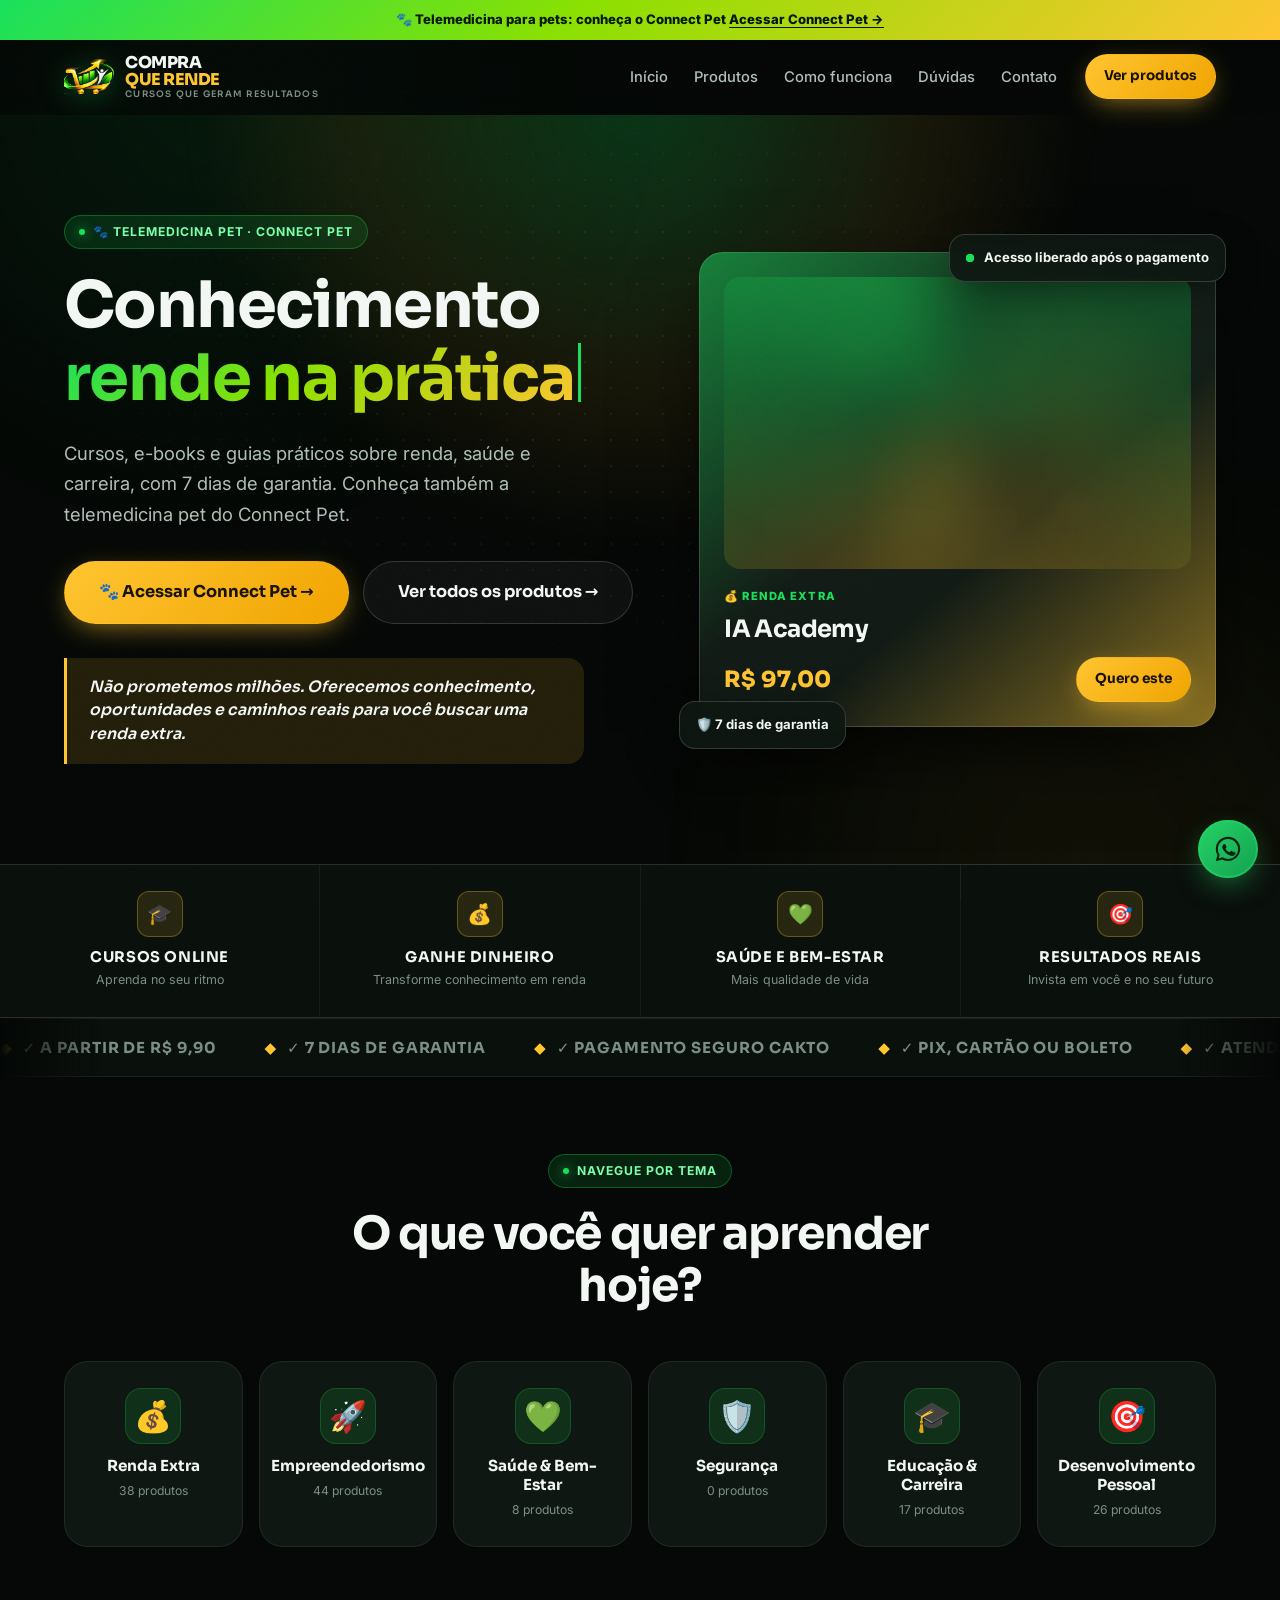
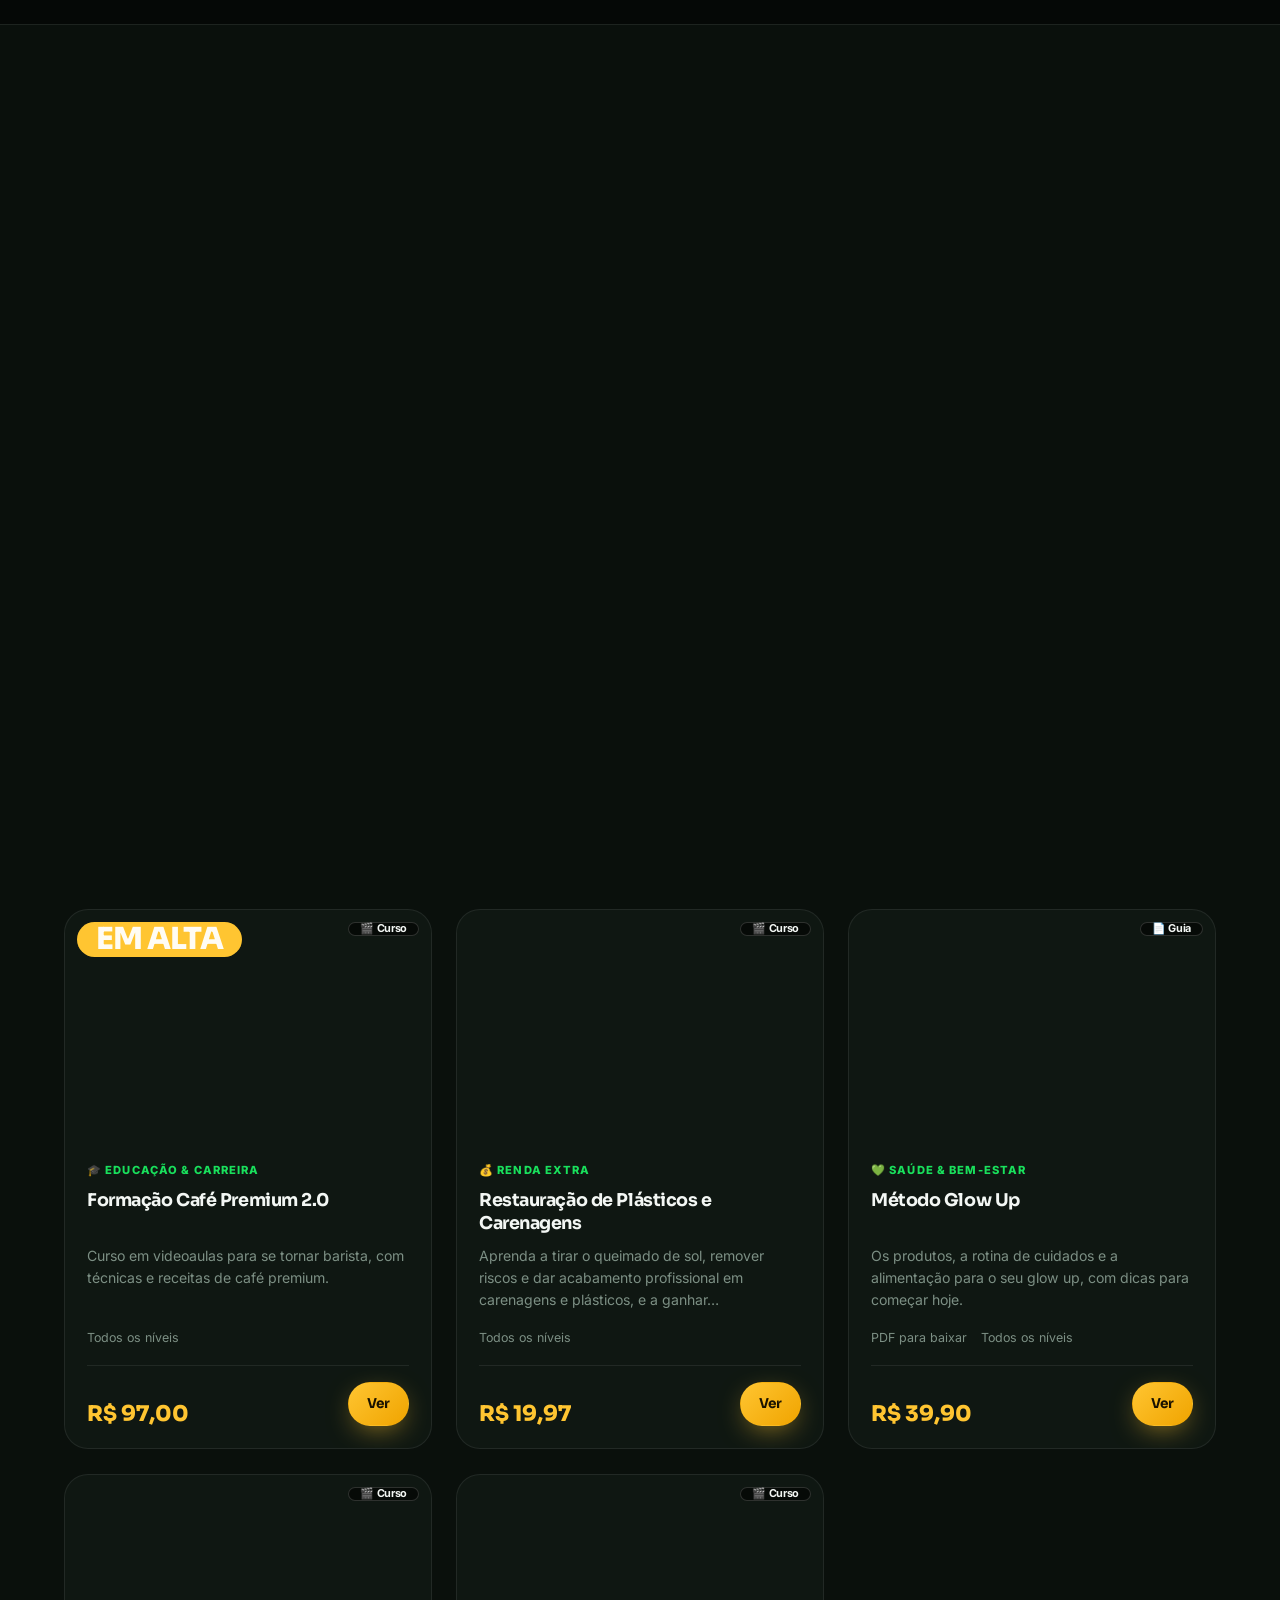
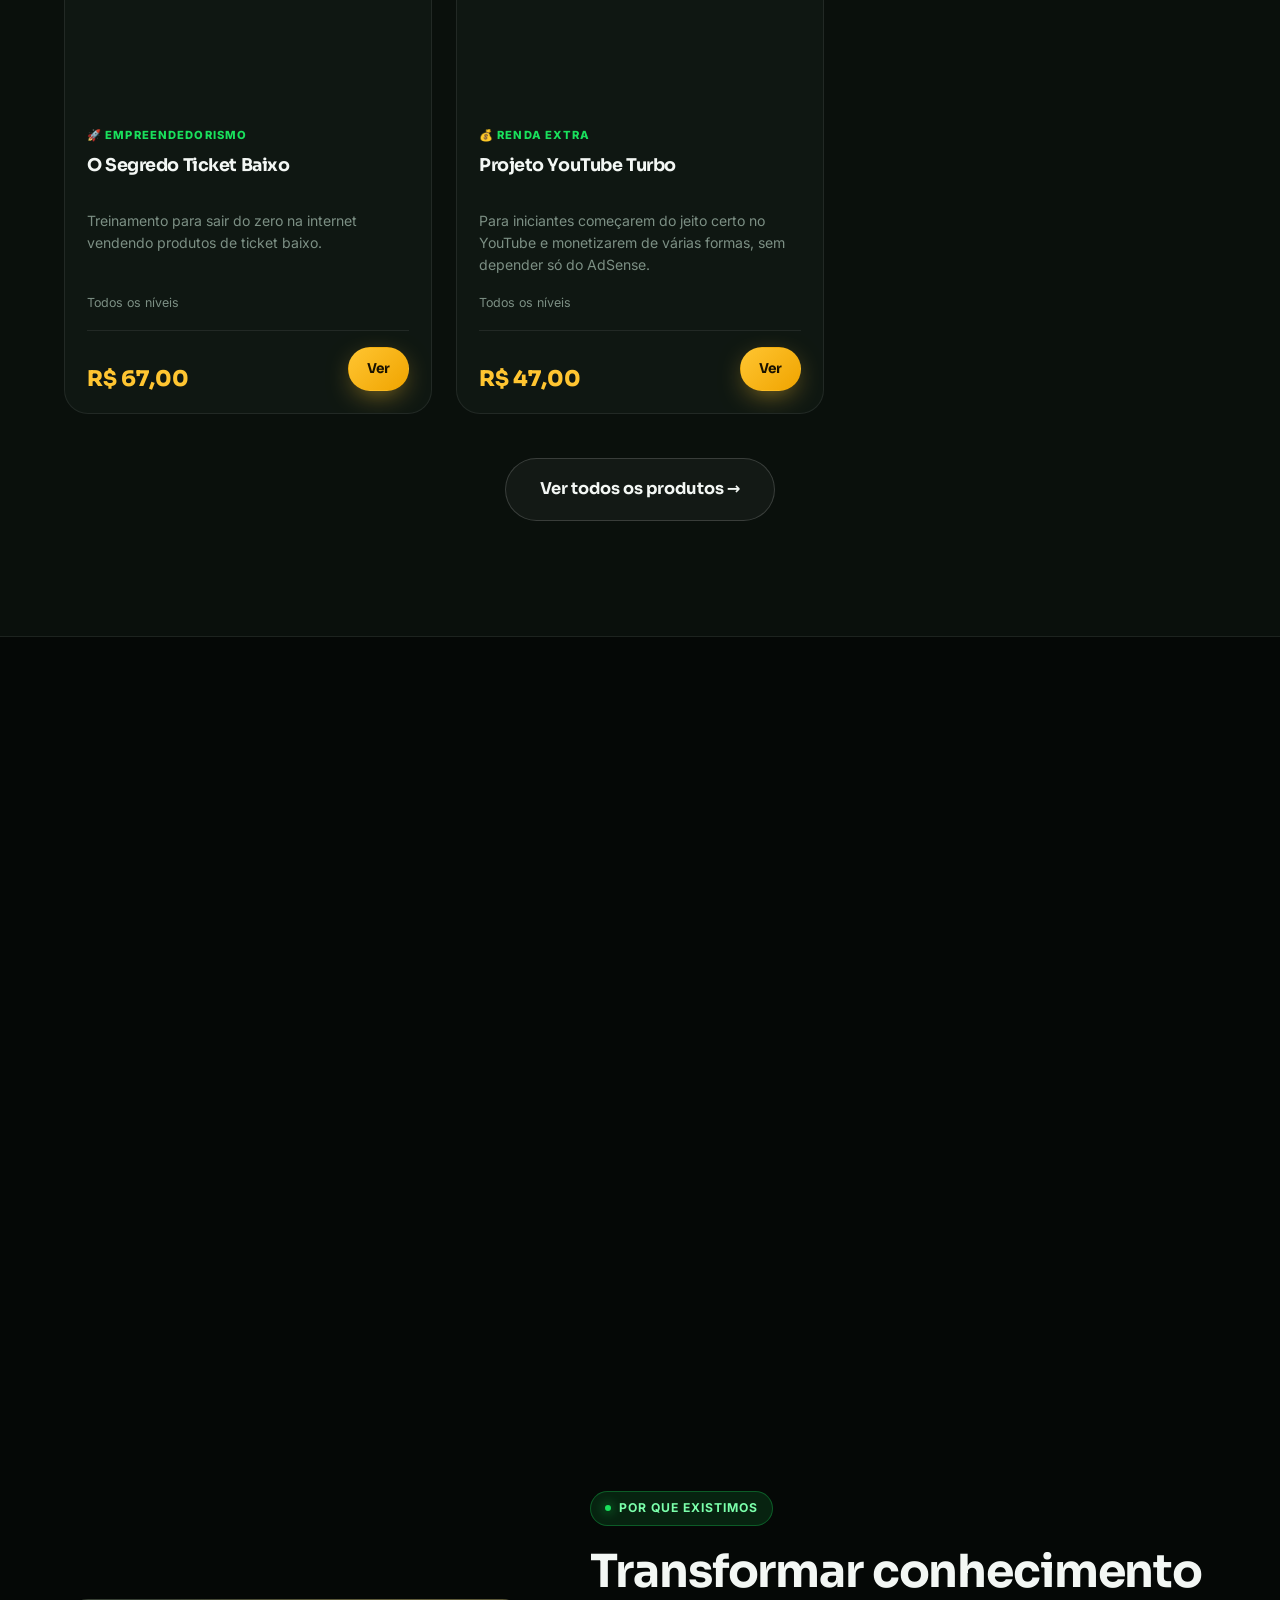
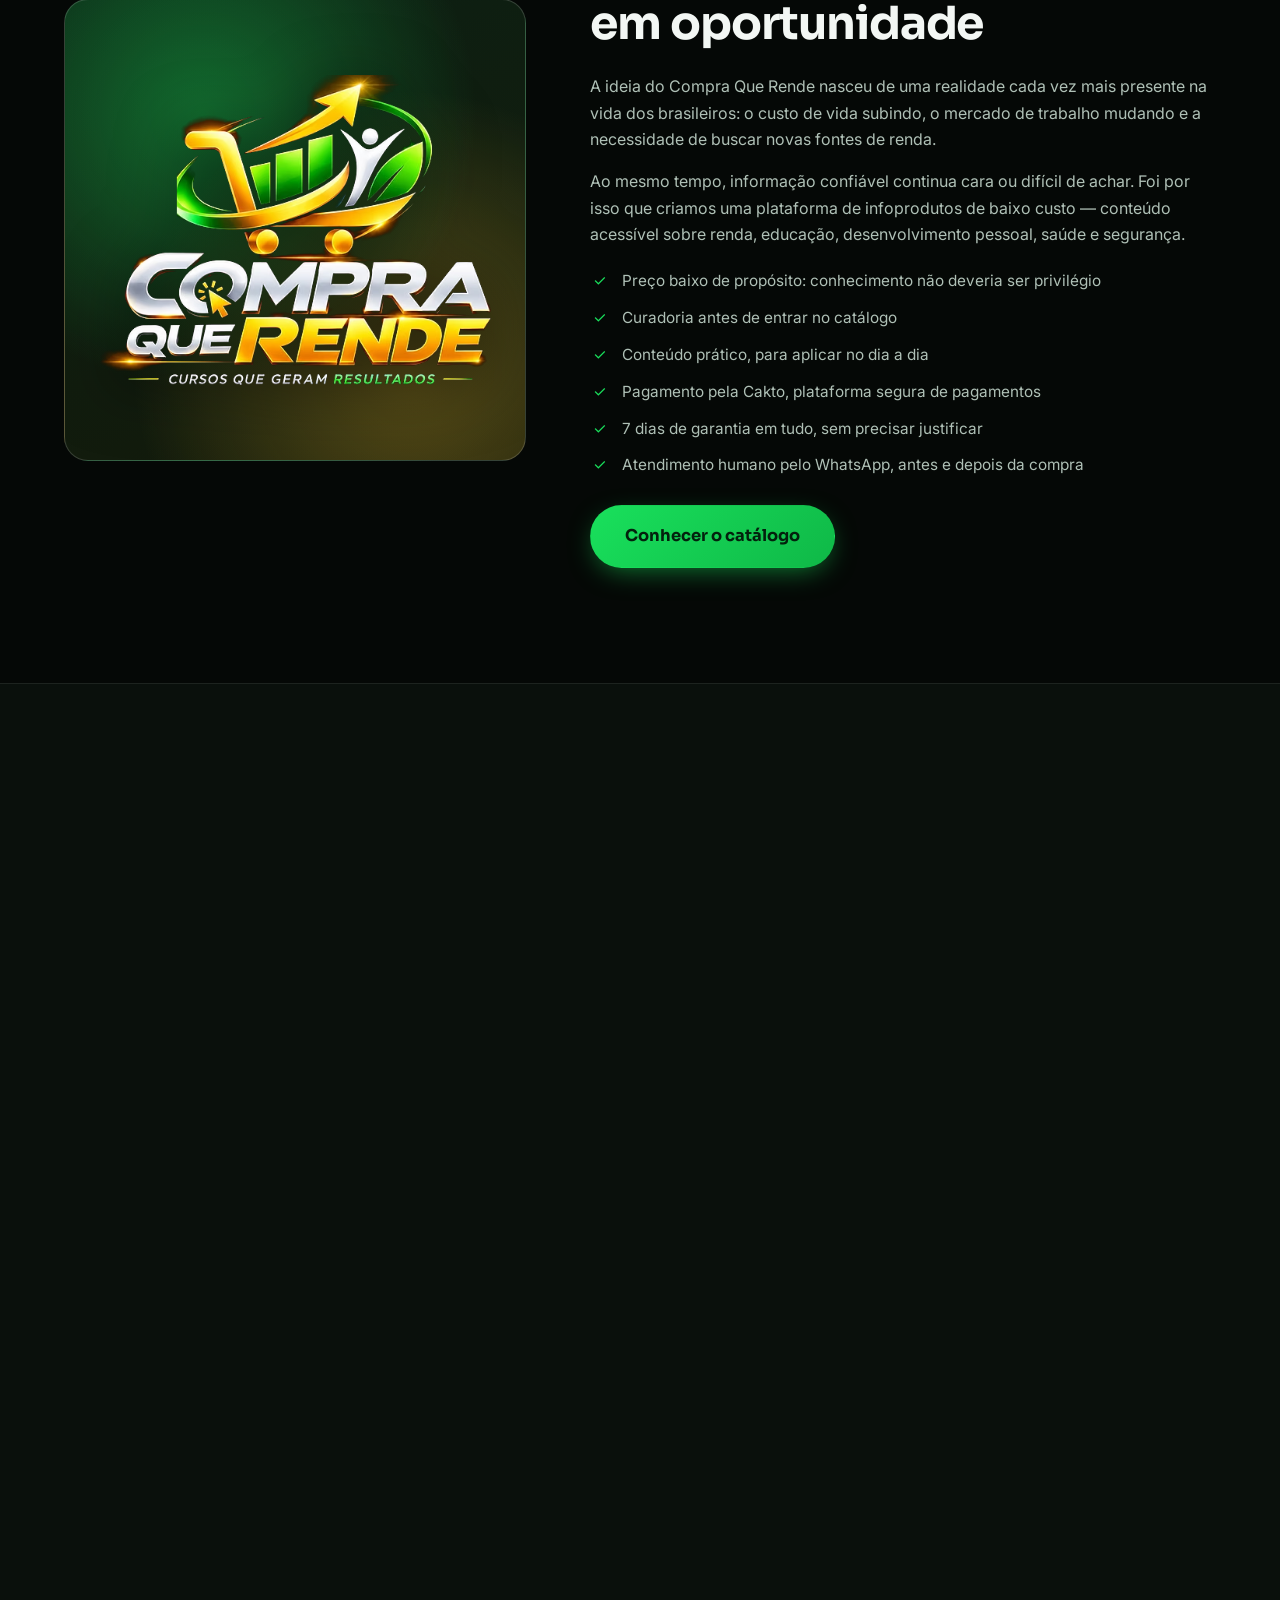
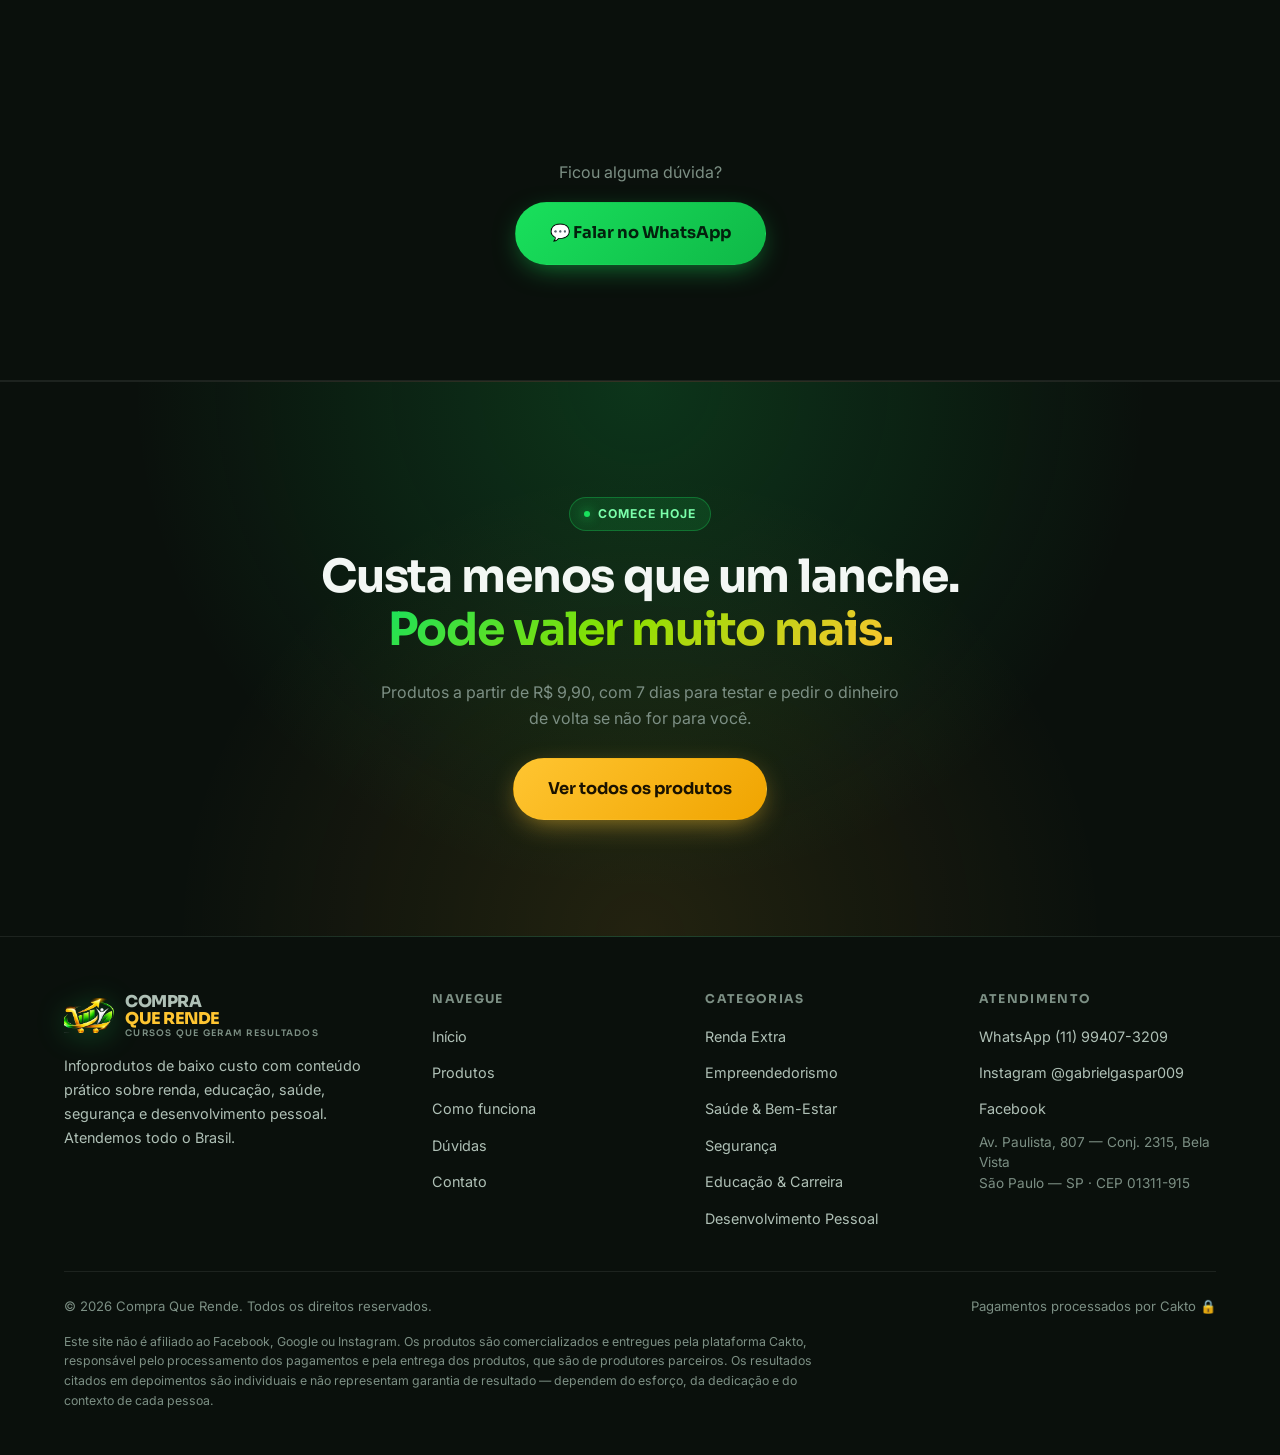
==== index.html @ 773e619d "Site Compra Que Rende Co-Authored-By: Claude Opus 5.5 <noreply@anthropic.com>" ====
<!DOCTYPE html>
<html lang="pt-BR">
<head>
<meta charset="UTF-8">
<meta name="viewport" content="width=device-width, initial-scale=1">
<title>Compra Que Rende — Cursos e e-books a partir de R$ 9,90</title>
<meta name="description" content="Infoprodutos de baixo custo: cursos online, e-books e guias sobre renda extra, empreendedorismo, saúde, segurança e educação. Compra segura pela Cakto, com 7 dias de garantia. Atendemos todo o Brasil.">
<meta name="keywords" content="compras, infoprodutos, cursos online baratos, e-book renda extra, curso low ticket, comprar curso online Brasil">
<meta name="theme-color" content="#050806">
<link rel="canonical" href="https://compraquerende.com.br/">

<meta property="og:type" content="website">
<meta property="og:locale" content="pt_BR">
<meta property="og:site_name" content="Compra Que Rende">
<meta property="og:title" content="Compra Que Rende — Cursos que geram resultados">
<meta property="og:description" content="Cursos, e-books e guias a partir de R$ 9,90. Conhecimento prático e acessível, com 7 dias de garantia.">
<meta property="og:image" content="https://compraquerende.com.br/assets/img/og.jpg">
<meta property="og:image:width" content="1200">
<meta property="og:image:height" content="630">
<meta property="og:url" content="https://compraquerende.com.br/">
<meta name="twitter:card" content="summary_large_image">
<meta name="twitter:title" content="Compra Que Rende — Cursos que geram resultados">
<meta name="twitter:description" content="Cursos, e-books e guias a partir de R$ 9,90. Conhecimento prático e acessível, com 7 dias de garantia.">
<meta name="twitter:image" content="https://compraquerende.com.br/assets/img/og.jpg">

<link rel="icon" href="assets/img/favicon.png">
<link rel="preconnect" href="https://fonts.googleapis.com">
<link rel="preconnect" href="https://fonts.gstatic.com" crossorigin>
<link href="https://fonts.googleapis.com/css2?family=Sora:wght@400;600;700;800&family=Inter:wght@400;500;600;700&display=swap" rel="stylesheet">
<link rel="stylesheet" href="assets/css/style.css">
<link rel="stylesheet" href="assets/css/effects.css">

<script type="application/ld+json">
{
  "@context": "https://schema.org",
  "@type": "Store",
  "name": "Compra Que Rende",
  "description": "Plataforma de infoprodutos de baixo custo: cursos online, e-books e guias.",
  "url": "https://compraquerende.com.br/",
  "telephone": "+5511994073209",
  "areaServed": "BR",
  "address": {
    "@type": "PostalAddress",
    "streetAddress": "Av. Paulista, 807 — Conj. 2315, Bela Vista",
    "addressLocality": "São Paulo",
    "addressRegion": "SP",
    "postalCode": "01311-915",
    "addressCountry": "BR"
  },
  "sameAs": [
    "https://instagram.com/gabrielgaspar009",
    "https://facebook.com/gabrielgaspar"
  ]
}
</script>
</head>
<body>

<div class="preloader"><div class="preloader__ring"></div></div>
<div class="aurora" aria-hidden="true"></div>
<div class="grain" aria-hidden="true"></div>
<div class="scroll-progress" aria-hidden="true"></div>

<!-- ===== Faixa do topo ===== -->
<div class="topbar" data-cms-sec="topo.ativo">
  <span data-cms="topo.texto">📚 Cursos, e-books e guias a partir de R$ 9,90 — com 7 dias de garantia.</span>
  <a href="produtos.html" data-cms="topo.linkTexto" data-cms-href="topo.linkUrl">Ver produtos</a>
</div>

<!-- ===== Header ===== -->
<header class="header">
  <div class="container header__inner">

    <a class="logo" href="index.html" aria-label="Compra Que Rende - página inicial">
      <svg class="logo__mark" viewBox="0 0 48 48" fill="none" aria-hidden="true">
        <defs>
          <linearGradient id="lgG" x1="0" y1="0" x2="1" y2="1">
            <stop offset="0" stop-color="#2BFF6E"/><stop offset="1" stop-color="#0FB847"/>
          </linearGradient>
          <linearGradient id="lgY" x1="0" y1="0" x2="1" y2="1">
            <stop offset="0" stop-color="#FFE07A"/><stop offset="1" stop-color="#F0A400"/>
          </linearGradient>
        </defs>
        <path d="M4 9h6l5.2 20.5h20.4l4.4-14.2H14.2" stroke="url(#lgY)" stroke-width="3.4" stroke-linecap="round" stroke-linejoin="round"/>
        <circle cx="18.5" cy="38.5" r="3.4" fill="url(#lgY)"/>
        <circle cx="33.5" cy="38.5" r="3.4" fill="url(#lgY)"/>
        <rect x="19" y="21" width="3.6" height="6"  rx="1.4" fill="url(#lgG)"/>
        <rect x="25" y="17" width="3.6" height="10" rx="1.4" fill="url(#lgG)"/>
        <rect x="31" y="12" width="3.6" height="15" rx="1.4" fill="url(#lgG)"/>
        <path d="M18 17.5 26 10l4.5 4.5L39 6" stroke="url(#lgG)" stroke-width="3" stroke-linecap="round" stroke-linejoin="round"/>
        <path d="M32 5.5h7.5V13" stroke="url(#lgG)" stroke-width="3" stroke-linecap="round" stroke-linejoin="round"/>
      </svg>
      <span class="logo__txt">
        <span data-cms="marca.nome1">COMPRA</span> <b data-cms="marca.nome2">QUE RENDE</b>
        <i data-cms="marca.tagline">cursos que geram resultados</i>
      </span>
    </a>

    <nav class="nav">
      <a href="index.html"                  data-cms="menu.inicio">Início</a>
      <a href="produtos.html"               data-cms="menu.produtos">Produtos</a>
      <a href="#como-funciona"              data-cms="menu.como">Como funciona</a>
      <a href="#faq"                        data-cms="menu.duvidas">Dúvidas</a>
      <a href="contato.html"                data-cms="menu.contato">Contato</a>
    </nav>

    <div class="header__actions">
      <a class="btn btn--buy btn--sm" href="produtos.html" data-cms="menu.botao">Ver produtos</a>
    </div>

    <button class="burger" aria-label="Abrir menu">&#9776;</button>
  </div>
</header>

<div class="mobile-menu">
  <a href="index.html"     data-cms="menu.inicio">Início</a>
  <a href="produtos.html"  data-cms="menu.produtos">Produtos</a>
  <a href="#como-funciona" data-cms="menu.como">Como funciona</a>
  <a href="#faq"           data-cms="menu.duvidas">Dúvidas</a>
  <a href="contato.html"   data-cms="menu.contato">Contato</a>
  <a class="btn btn--buy" href="produtos.html" data-cms="menu.botao">Ver produtos</a>
</div>

<main>

<!-- =========================================================
     HERO
     ========================================================= -->
<section class="hero">
  <div class="hero__glow" aria-hidden="true"></div>
  <div class="dot-grid" aria-hidden="true"></div>

  <div class="container hero__grid">

    <div class="hero__text">
      <span class="eyebrow reveal">
        <span class="dot"></span>
        <span data-cms="hero.eyebrow">A partir de R$ 9,90</span>
      </span>

      <h1 class="reveal" data-delay="60">
        <span data-cms="hero.titulo">Conhecimento que cabe no bolso e</span>
        <span class="grad-text" data-typewriter='["rende na prática","vira renda extra","muda a rotina","abre caminho"]'>rende na prática</span>
      </h1>

      <p class="hero__sub reveal" data-delay="120" data-cms="hero.subtitulo">
        Cursos, e-books e guias sobre renda extra, empreendedorismo, saúde, segurança e carreira.
        Conteúdo direto ao ponto e 7 dias de garantia — porque preço não
        deveria impedir ninguém de aprender.
      </p>

      <div class="hero__cta reveal" data-delay="180">
        <a class="btn btn--buy btn--lg btn--pulse" href="produtos.html"
           data-cms="hero.btn1Texto" data-cms-href="hero.btn1Link">Ver todos os produtos →</a>
        <a class="btn btn--ghost btn--lg" href="#como-funciona"
           data-cms="hero.btn2Texto" data-cms-href="hero.btn2Link">Como funciona</a>
      </div>

      <blockquote class="promessa reveal" data-delay="220" data-cms="hero.promessa">
        “Não prometemos milhões. Oferecemos conhecimento, oportunidades e
        caminhos reais para você buscar uma renda extra.”
      </blockquote>
    </div>

    <div class="hero__visual reveal-zoom" data-delay="200">
      <!-- Card montado por JS a partir do produto escolhido no painel -->
      <div id="heroCard"></div>

      <div class="float-badge float-badge--a floaty floaty--slow">
        <span class="live-dot"></span>
        <span data-cms="hero.badge1">Acesso liberado após o pagamento</span>
      </div>
      <div class="float-badge float-badge--b floaty" data-cms="hero.badge2">
        🛡️ 7 dias de garantia
      </div>
    </div>

  </div>
</section>

<!-- ===== Pilares ===== -->
<section class="pillars" id="pilares"></section>

<!-- ===== Faixa correndo ===== -->
<div class="marquee" aria-hidden="true" data-cms-sec="marquee.ativo">
  <div class="marquee__track" id="marquee"></div>
</div>

<!-- =========================================================
     CATEGORIAS
     ========================================================= -->
<section class="section section--tight" data-cms-sec="cat.ativo">
  <div class="container">
    <div class="sec-head center reveal">
      <span class="eyebrow">
        <span class="dot"></span>
        <span data-cms="cat.eyebrow">Navegue por tema</span>
      </span>
      <h2 data-cms="cat.titulo">O que você quer aprender hoje?</h2>
    </div>
    <div class="cat-grid" id="gridCategorias"></div>
  </div>
</section>

<!-- =========================================================
     DESTAQUES
     ========================================================= -->
<section class="section section--alt" id="destaques" data-cms-sec="dest.ativo">
  <div class="container">
    <div class="sec-head reveal">
      <span class="eyebrow">
        <span class="dot"></span>
        <span data-cms="dest.eyebrow">Mais procurados</span>
      </span>
      <h2 data-cms="dest.titulo">Os mais vendidos da semana</h2>
      <p data-cms="dest.subtitulo">Escolhidos por quem já comprou — nota alta e conteúdo que sai do papel.</p>
    </div>

    <div class="grid" id="gridDestaques"></div>

    <div class="center" style="margin-top:44px">
      <a class="btn btn--ghost btn--lg" href="produtos.html" data-cms="dest.botao">Ver todos os produtos →</a>
    </div>
  </div>
</section>

<!-- =========================================================
     COMO FUNCIONA
     ========================================================= -->
<section class="section" id="como-funciona" data-cms-sec="como.ativo">
  <div class="container">
    <div class="sec-head center reveal">
      <span class="eyebrow">
        <span class="dot"></span>
        <span data-cms="como.eyebrow">Simples assim</span>
      </span>
      <h2 data-cms="como.titulo">Do clique ao conteúdo na mão</h2>
      <p data-cms="como.subtitulo">Sem burocracia, sem mensalidade escondida, sem pegadinha.</p>
    </div>
    <div class="steps" id="passos"></div>
  </div>
</section>

<!-- =========================================================
     DEPOIMENTOS
     ========================================================= -->
<section class="section section--alt" id="depoimentos" data-cms-sec="dep.ativo">
  <div class="container">
    <div class="sec-head center reveal">
      <span class="eyebrow">
        <span class="dot"></span>
        <span data-cms="dep.eyebrow">Quem já comprou</span>
      </span>
      <h2 data-cms="dep.titulo">Resultados de gente igual a você</h2>
      <p data-cms="dep.subtitulo">Depoimentos enviados por clientes. Resultados variam conforme a dedicação e o contexto de cada pessoa.</p>
    </div>
    <div class="testimonials" id="listaDepoimentos"></div>
  </div>
</section>

<!-- =========================================================
     SOBRE
     ========================================================= -->
<section class="section" id="sobre" data-cms-sec="sobre.ativo">
  <div class="container about">
    <div class="about__photo reveal-left glow-border" data-logo-full>CQR</div>
    <div class="reveal-right">
      <span class="eyebrow">
        <span class="dot"></span>
        <span data-cms="sobre.eyebrow">Por que existimos</span>
      </span>
      <h2 data-cms="sobre.titulo">Transformar conhecimento em oportunidade</h2>
      <p data-cms="sobre.p1">
        A ideia do Compra Que Rende nasceu de uma realidade cada vez mais presente na vida dos
        brasileiros: o custo de vida subindo, o mercado de trabalho mudando e a necessidade de
        buscar novas fontes de renda.
      </p>
      <p data-cms="sobre.p2">
        Ao mesmo tempo, informação confiável continua cara ou difícil de achar. Foi por isso que
        criamos uma plataforma de infoprodutos de baixo custo — conteúdo acessível sobre renda,
        educação, desenvolvimento pessoal, saúde e segurança.
      </p>
      <ul id="listaSobre"></ul>
      <a class="btn btn--primary btn--lg" href="produtos.html" data-cms="sobre.botao">Conhecer o catálogo</a>
    </div>
  </div>
</section>

<!-- =========================================================
     FAQ
     ========================================================= -->
<section class="section section--alt" id="faq" data-cms-sec="faq.ativo">
  <div class="container">
    <div class="sec-head center reveal">
      <span class="eyebrow">
        <span class="dot"></span>
        <span data-cms="faq.eyebrow">Dúvidas frequentes</span>
      </span>
      <h2 data-cms="faq.titulo">Antes de comprar, você quer saber</h2>
    </div>
    <div class="faq" id="faqLista"></div>

    <div class="center" style="margin-top:36px">
      <p class="muted" data-cms="faq.ctaTexto">Ficou alguma dúvida?</p>
      <a class="btn btn--primary btn--lg" id="ctaWhatsFaq" target="_blank" rel="noopener"
         data-cms="faq.ctaBotao">💬 Falar no WhatsApp</a>
    </div>
  </div>
</section>

<!-- =========================================================
     CTA FINAL
     ========================================================= -->
<section class="section cta-final" data-cms-sec="cta.ativo">
  <div class="container">
    <div class="reveal">
      <span class="eyebrow">
        <span class="dot"></span>
        <span data-cms="cta.eyebrow">Comece hoje</span>
      </span>
      <h2 style="max-width:640px;margin-inline:auto">
        <span data-cms="cta.titulo">Custa menos que um lanche.</span><br>
        <span class="grad-text" data-cms="cta.titulo2">Pode valer muito mais.</span>
      </h2>
      <p class="muted" style="max-width:520px;margin:14px auto 26px" data-cms="cta.subtitulo">
        Produtos a partir de R$ 9,90, com 7 dias para testar e pedir o dinheiro de volta se não for para você.
      </p>
      <a class="btn btn--buy btn--lg btn--pulse" href="produtos.html" data-cms="cta.botao">Ver todos os produtos</a>
    </div>
  </div>
</section>

</main>

<!-- =========================================================
     FOOTER
     ========================================================= -->
<footer class="footer">
  <div class="container">
    <div class="footer__grid">

      <div>
        <a class="logo" href="index.html" style="margin-bottom:16px">
          <svg class="logo__mark" viewBox="0 0 48 48" fill="none" aria-hidden="true">
            <path d="M4 9h6l5.2 20.5h20.4l4.4-14.2H14.2" stroke="#F0A400" stroke-width="3.4" stroke-linecap="round" stroke-linejoin="round"/>
            <circle cx="18.5" cy="38.5" r="3.4" fill="#F0A400"/>
            <circle cx="33.5" cy="38.5" r="3.4" fill="#F0A400"/>
            <rect x="19" y="21" width="3.6" height="6"  rx="1.4" fill="#19E05C"/>
            <rect x="25" y="17" width="3.6" height="10" rx="1.4" fill="#19E05C"/>
            <rect x="31" y="12" width="3.6" height="15" rx="1.4" fill="#19E05C"/>
          </svg>
          <span class="logo__txt">
            <span data-cms="marca.nome1">COMPRA</span> <b data-cms="marca.nome2">QUE RENDE</b>
            <i data-cms="marca.tagline">cursos que geram resultados</i>
          </span>
        </a>
        <p style="font-size:.9rem;max-width:320px" data-cms="rod.descricao">
          Infoprodutos de baixo custo com conteúdo prático sobre renda, educação,
          saúde, segurança e desenvolvimento pessoal. Atendemos todo o Brasil.
        </p>
      </div>

      <div>
        <h4 data-cms="rod.tituloNav">Navegue</h4>
        <ul>
          <li><a href="index.html"     data-cms="menu.inicio">Início</a></li>
          <li><a href="produtos.html"  data-cms="menu.produtos">Produtos</a></li>
          <li><a href="#como-funciona" data-cms="menu.como">Como funciona</a></li>
          <li><a href="#faq"           data-cms="menu.duvidas">Dúvidas frequentes</a></li>
          <li><a href="contato.html"   data-cms="menu.contato">Contato</a></li>
        </ul>
      </div>

      <div>
        <h4 data-cms="rod.tituloCat">Categorias</h4>
        <ul id="footerCategorias"></ul>
      </div>

      <div>
        <h4 data-cms="rod.tituloAte">Atendimento</h4>
        <ul id="footerContato"></ul>
      </div>

    </div>

    <div class="footer__bottom">
      <span>© <span id="ano"></span> <span data-cms="rod.copyright">Compra Que Rende. Todos os direitos reservados.</span></span>
      <span data-cms="rod.pagamento">Pagamentos processados por Cakto 🔒</span>
    </div>

    <p class="footer__disclaimer">
      <span data-cms="rod.aviso">
        Este site não é afiliado ao Facebook, Google ou Instagram. Os produtos são comercializados e
        entregues pela plataforma Cakto, responsável pelo processamento dos pagamentos e pela emissão
        das notas fiscais. Os resultados citados em depoimentos são individuais e não representam
        garantia de resultado — dependem do esforço, da dedicação e do contexto de cada pessoa.
      </span>
    </p>
  </div>
</footer>

<script src="assets/js/data.js"></script>
<script src="assets/js/conteudo.js"></script>
<script src="assets/js/app.js"></script>
<script>
function renderizarHome(){
/* =========================================================
   HOME — renderização
   Tudo que é lista vem do painel (Site.get), com os valores
   padrão definidos em conteudo.js.
   ========================================================= */
document.getElementById('ano').textContent = new Date().getFullYear();

/* ---------------------------------------------------------
   CARD DO HERO — mostra o infoproduto escolhido no painel
   --------------------------------------------------------- */
(function montarHeroCard(){
  const escolhido = Site.get('hero.produtoId');
  const p = DB.porId(escolhido) || DB.destaques()[0] || DB.listar()[0];
  if (!p) return;

  const temCapa = !!p.capa;
  const off = p.precoDe ? Math.round((1 - p.preco / p.precoDe) * 100) : 0;

  document.getElementById('heroCard').outerHTML = `
    <div class="hero-card floaty glow-border is-always">
      <!-- Sem texto por cima: o preço já aparece embaixo, e repetir
           ele aqui competia com a capa e com o fundo animado. -->
      <div class="hero-card__thumb ${temCapa ? 'tem-capa' : ''}"
           ${temCapa ? `style="background-image:${DB.capaUrl(p, 1280)}"` : ''}></div>
      <div class="card__cat">${esc(DB.iconeCategoria(p.categoria))} ${esc(DB.nomeCategoria(p.categoria))}</div>
      <h3 style="margin:0 0 14px">${esc(p.titulo)}</h3>
      <div class="hero-card__row">
        <div>
          ${p.precoDe ? `<div class="price__old">${fmtBRL(p.precoDe)}</div>` : ''}
          <div class="hero-card__price">${fmtBRL(p.preco)}</div>
          ${off ? `<div class="green-text" style="font-size:.74rem;font-weight:700">${off}% de desconto</div>` : ''}
        </div>
        <a class="btn btn--buy btn--sm" href="produto.html?p=${encodeURIComponent(p.slug || '')}">${esc(Site.get('hero.btnCardTexto'))}</a>
      </div>
    </div>`;
})();

/* ---- Pilares ---- */
document.getElementById('pilares').innerHTML = Site.get('pilares.itens').map((p, i) => `
  <div class="pillar reveal" data-delay="${i * 80}">
    <div class="pillar__ico">${esc(p.icone)}</div>
    <h4>${esc(p.titulo)}</h4>
    <p>${esc(p.texto)}</p>
  </div>`).join('');

/* ---- Faixa correndo ---- */
(function(){
  const html = Site.get('marquee.itens')
    .map(t => `<span class="marquee__item"><i>◆</i>${esc(t)}</span>`).join('');
  document.getElementById('marquee').innerHTML = html + html;  /* duplicado = loop infinito */
})();

/* ---- Grade de categorias ---- */
document.getElementById('gridCategorias').innerHTML = DB.categorias
  .filter(c => c.id !== 'todos')
  .map((c, i) => {
    const qtd = DB.listar().filter(p => p.categoria === c.id).length;
    return `
      <a class="cat-card spotlight reveal" data-delay="${i * 60}" href="produtos.html?cat=${encodeURIComponent(c.id)}">
        <span class="cat-card__ico">${esc(c.icone)}</span>
        <span class="cat-card__nome">${esc(c.nome)}</span>
        <span class="cat-card__qtd">${qtd} ${qtd === 1 ? 'produto' : 'produtos'}</span>
      </a>`;
  }).join('');

/* ---- Destaques ---- */
document.getElementById('gridDestaques').innerHTML =
  DB.destaques().map((p, i) => cardProduto(p, i)).join('');

/* ---- Passos ---- */
document.getElementById('passos').innerHTML = Site.get('como.passos').map((s, i) => `
  <div class="step spotlight reveal" data-delay="${i * 90}">
    <div class="step__n">${i + 1}</div>
    <h3>${esc(s.titulo)}</h3>
    <p>${esc(s.texto)}</p>
  </div>`).join('');

/* ---- Depoimentos ---- */
const CORES_AVATAR = [
  'linear-gradient(135deg,#19E05C,#0FB847)',
  'linear-gradient(135deg,#FFC531,#F0A400)',
  'linear-gradient(135deg,#19E05C,#FFC531)'
];
document.getElementById('listaDepoimentos').innerHTML = Site.get('dep.itens').map((d, i) => `
  <article class="quote spotlight reveal" data-delay="${i * 90}">
    <div class="stars">${'★'.repeat(Math.max(0, Math.min(5, Number(d.nota) || 0)))}</div>
    <p>“${esc(d.texto)}”</p>
    <div class="quote__who">
      <div class="avatar" style="background:${CORES_AVATAR[i % CORES_AVATAR.length]}">${esc(Auth.iniciais(d.nome))}</div>
      <div>
        <div class="quote__name">${esc(d.nome)}</div>
        <div class="quote__role">${esc(d.papel)}</div>
      </div>
    </div>
  </article>`).join('');

/* ---- Lista do Sobre ---- */
document.getElementById('listaSobre').innerHTML = Site.get('sobre.lista')
  .map(t => `<li><i>✓</i><span>${esc(t)}</span></li>`).join('');

/* ---- FAQ ---- */
document.getElementById('faqLista').innerHTML = Site.get('faq.itens').map((f, i) => `
  <div class="faq__item reveal" data-delay="${i * 40}">
    <button class="faq__q">${esc(f.q)}<i>+</i></button>
    <div class="faq__a"><p>${esc(f.a)}</p></div>
  </div>`).join('');

/* ---- Rodapé ---- */
document.getElementById('footerCategorias').innerHTML = DB.categorias
  .filter(c => c.id !== 'todos')
  .map(c => `<li><a href="produtos.html?cat=${encodeURIComponent(c.id)}">${esc(c.nome)}</a></li>`)
  .join('');

document.getElementById('footerContato').innerHTML = `
  <li><a href="${esc(linkWhats())}" target="_blank" rel="noopener">WhatsApp ${esc(CONTATO.whatsappFmt)}</a></li>
  <li><a href="${esc(CONTATO.instagram)}" target="_blank" rel="noopener">Instagram ${esc(CONTATO.instagramFmt)}</a></li>
  <li><a href="${esc(CONTATO.facebook)}" target="_blank" rel="noopener">Facebook</a></li>
  <li class="muted" style="font-size:.85rem;line-height:1.5">
    ${esc(CONTATO.endereco)}<br>${esc(CONTATO.cidade)} · CEP ${esc(CONTATO.cep)}
  </li>`;

document.getElementById('ctaWhatsFaq').href = linkWhats('Olá! Tenho uma dúvida sobre os produtos do site.');

/* Reaplica o conteúdo do painel no que acabou de ser criado */
Site.aplicar();
initReveal();
initTilt();
}
</script>

<script type="module">
/* Busca catálogo e textos na API do servidor e só então desenha a
   página. Se o servidor estiver fora ou demorar, iniciar() devolve
   sem erro e a página abre com os dados de exemplo. */
import { iniciar } from './assets/js/api.js';
await iniciar();
renderizarHome();
</script>

</body>
</html>
---- assets/css/style.css ----
/* =========================================================
   COMPRA QUE RENDE — Design System
   Tema escuro. Cores tiradas do logo: preto + verde + dourado.
   Para adaptar, mexa só nas variáveis de :root.
   ========================================================= */

:root{
  /* --- Base escura --- */
  --bg:         #050806;
  --bg-2:       #0A100C;
  --surface:    #0F1712;
  --surface-2:  #16211A;
  --border:     rgba(255,255,255,.08);
  --border-2:   rgba(255,255,255,.16);

  /* --- Texto --- */
  --text:       #F3F7F4;
  --text-2:     #AFC0B6;
  --muted:      #7C8F84;

  /* --- Marca --- */
  --green:      #19E05C;
  --green-600:  #0FB847;
  --green-soft: rgba(25,224,92,.12);
  --gold:       #FFC531;
  --gold-600:   #F0A400;
  --gold-soft:  rgba(255,197,49,.12);
  --danger:     #FF5C5C;

  --grad-brand: linear-gradient(135deg, var(--green) 0%, #8BE000 45%, var(--gold) 100%);
  --grad-gold:  linear-gradient(135deg, var(--gold) 0%, var(--gold-600) 100%);
  --grad-green: linear-gradient(135deg, var(--green) 0%, var(--green-600) 100%);

  /* --- Tipografia --- */
  --font-head: 'Sora', system-ui, -apple-system, 'Segoe UI', sans-serif;
  --font-body: 'Inter', system-ui, -apple-system, 'Segoe UI', sans-serif;

  /* --- Formas --- */
  --r-sm: 10px;
  --r:    16px;
  --r-lg: 24px;
  --r-pill: 999px;

  --shadow:    0 10px 40px -12px rgba(0,0,0,.8);
  --shadow-lg: 0 30px 80px -24px rgba(0,0,0,.9);

  --maxw: 1200px;
  --gutter: 24px;
}

*,*::before,*::after{ box-sizing:border-box; }
html{ scroll-behavior:smooth; }

/* O atributo hidden vira display:none pela folha do NAVEGADOR, e
   qualquer display escrito aqui ganha dele. Quem escreve
   `.field-row{ display:grid }` nao imagina estar desligando o
   hidden de um elemento com essa classe - e o JavaScript continua
   marcando hidden=true achando que escondeu.

   Ja tinha acontecido: os campos de Aulas e Horas do painel ficavam
   na tela mesmo com e-book escolhido, porque #camposCurso e um
   .field-row. O !important e o que devolve ao atributo o sentido
   que ele anuncia. */
[hidden]{ display:none !important; }

body{
  margin:0;
  background:var(--bg);
  color:var(--text);
  font-family:var(--font-body);
  font-size:16px;
  line-height:1.65;
  -webkit-font-smoothing:antialiased;

  /* overflow-x:hidden no body transforma o body num container de
     rolagem, e isso QUEBRA position:sticky nos filhos — era o que
     estava desalinhando a caixa de compra na página de produto.
     overflow:clip corta igual, sem virar container de rolagem. */
  overflow-x:hidden;                     /* navegador antigo */
}
@supports (overflow: clip){
  /* Nos dois: o body sozinho nao basta, porque quem rola a pagina e o
     elemento html — um filho que vaza continua alargando a barra de
     rolagem horizontal. E clip, nao hidden, pelo motivo acima. */
  html, body{ overflow-x:clip; }       /* navegador atual */
}

img{ max-width:100%; display:block; }
a{ color:inherit; text-decoration:none; }
button{ font-family:inherit; }

h1,h2,h3,h4{
  font-family:var(--font-head);
  font-weight:700;
  line-height:1.15;
  letter-spacing:-.025em;
  margin:0 0 .5em;
}
h1{ font-size:clamp(2.2rem, 6vw, 4rem); }
h2{ font-size:clamp(1.8rem, 4.2vw, 2.85rem); }
h3{ font-size:clamp(1.15rem, 2.2vw, 1.5rem); }
p{ margin:0 0 1em; color:var(--text-2); }

.container{
  width:100%;
  max-width:var(--maxw);
  margin-inline:auto;
  padding-inline:var(--gutter);
}

.section{ padding-block:clamp(64px, 9vw, 120px); }
.section--tight{ padding-block:clamp(48px, 6vw, 80px); }
.section--alt{ background:var(--bg-2); border-block:1px solid var(--border); }

/* ---------- Utilitários ---------- */
.grad-text{
  background:var(--grad-brand);
  -webkit-background-clip:text; background-clip:text;
  color:transparent;
}
.gold-text{ color:var(--gold); }
.green-text{ color:var(--green); }
.muted{ color:var(--muted); }
.center{ text-align:center; }
.mx-auto{ margin-inline:auto; }
.maxw-720{ max-width:720px; }
.mb-0{ margin-bottom:0; }

/* ---------- Eyebrow ---------- */
.eyebrow{
  display:inline-flex; align-items:center; gap:8px;
  padding:6px 14px;
  border:1px solid rgba(25,224,92,.3);
  border-radius:var(--r-pill);
  background:var(--green-soft);
  color:#7BFFAB;
  font-size:.76rem; font-weight:700;
  letter-spacing:.08em; text-transform:uppercase;
  margin-bottom:20px;
}
.eyebrow .dot{
  width:6px; height:6px; border-radius:50%;
  background:var(--green);
  box-shadow:0 0 12px var(--green);
}

/* ---------- Botões ---------- */
.btn{
  display:inline-flex; align-items:center; justify-content:center; gap:10px;
  padding:14px 26px;
  border-radius:var(--r-pill);
  border:1px solid transparent;
  font-family:var(--font-head);
  font-weight:700; font-size:.95rem;
  cursor:pointer;
  transition:transform .18s ease, box-shadow .18s ease, background .18s ease, border-color .18s ease;
  white-space:nowrap;
}
.btn:hover{ transform:translateY(-2px); }
.btn:active{ transform:translateY(0); }

/* CTA de compra — dourado, como no logo */
.btn--buy{
  background:var(--grad-gold);
  color:#1A1200;
  box-shadow:0 8px 28px -8px rgba(255,197,49,.65);
}
.btn--buy:hover{ box-shadow:0 14px 40px -8px rgba(255,197,49,.85); }

/* CTA secundário — verde */
.btn--primary{
  background:var(--grad-green);
  color:#03210D;
  box-shadow:0 8px 28px -8px rgba(25,224,92,.6);
}
.btn--primary:hover{ box-shadow:0 14px 40px -8px rgba(25,224,92,.8); }

.btn--ghost{
  background:rgba(255,255,255,.04);
  border-color:var(--border-2);
  color:var(--text);
}
.btn--ghost:hover{ background:rgba(255,255,255,.09); }

.btn--outline-gold{
  background:transparent; border-color:var(--gold); color:var(--gold);
}
.btn--outline-gold:hover{ background:var(--gold-soft); }

.btn--sm{ padding:10px 18px; font-size:.85rem; }
.btn--lg{ padding:17px 34px; font-size:1.02rem; }
.btn--block{ width:100%; }

/* ---------- Topbar ---------- */
.topbar{
  background:var(--grad-brand);
  color:#04180A;
  text-align:center;
  font-size:.82rem; font-weight:800;
  padding:9px 16px;
}
.topbar a{ text-decoration:underline; text-underline-offset:3px; }

/* ---------- Header ---------- */
.header{
  position:sticky; top:0; z-index:60;
  background:rgba(5,8,6,.7);
  backdrop-filter:blur(16px);
  -webkit-backdrop-filter:blur(16px);
  border-bottom:1px solid transparent;
  transition:border-color .25s ease, background .25s ease;
}
.header.is-stuck{ border-bottom-color:var(--border); background:rgba(5,8,6,.94); }
.header__inner{ display:flex; align-items:center; gap:28px; height:74px; }

.logo{ display:flex; align-items:center; gap:11px; }
.logo__mark{
  width:38px; height:38px; flex-shrink:0;
  filter:drop-shadow(0 4px 12px rgba(25,224,92,.4));
}
/* Versão com o PNG real do cliente (trocado por initLogo) */
/* O símbolo real é mais largo que alto (carrinho deitado),
   então a caixa acompanha essa proporção em vez de ser quadrada. */
.logo__mark--img{
  width:50px; height:36px;
  object-fit:contain; object-position:left center;
  filter:drop-shadow(0 4px 14px rgba(25,224,92,.35));
}
.logo__txt{
  font-family:var(--font-head);
  font-weight:800; font-size:1.02rem;
  line-height:1.05; letter-spacing:-.03em;
  text-transform:uppercase;
}
.logo__txt b{ display:block; color:var(--gold); font-weight:800; }
.logo__txt i{
  display:block; font-style:normal;
  font-size:.56rem; font-weight:600; letter-spacing:.14em;
  color:var(--muted); margin-top:2px;
}

.nav{ display:flex; gap:26px; margin-left:auto; }
.nav a{ font-size:.92rem; font-weight:500; color:var(--text-2); transition:color .18s ease; }
.nav a:hover{ color:var(--green); }
.header__actions{ display:flex; align-items:center; gap:12px; }

.burger{
  display:none;
  width:42px; height:42px;
  border-radius:var(--r-sm);
  background:rgba(255,255,255,.05);
  border:1px solid var(--border);
  color:var(--text);
  cursor:pointer; font-size:1.2rem;
}

.mobile-menu{
  position:fixed; inset:74px 0 0 0; z-index:55;
  background:var(--bg);
  padding:28px var(--gutter);
  display:none; flex-direction:column; gap:6px;
  overflow-y:auto;
}
.mobile-menu.is-open{ display:flex; }
.mobile-menu a{
  padding:15px 0; border-bottom:1px solid var(--border);
  font-family:var(--font-head); font-weight:600; font-size:1.1rem;
}
.mobile-menu .btn{ margin-top:18px; }

/* ---------- Hero ---------- */
.hero{ position:relative; padding-block:clamp(52px,8vw,100px); overflow:hidden; }
.hero__glow{
  position:absolute; pointer-events:none;
  width:1000px; height:900px; border-radius:50%;
  top:-460px; left:50%; transform:translateX(-50%);
  background:radial-gradient(circle, rgba(25,224,92,.22) 0%, rgba(255,197,49,.08) 42%, transparent 66%);
  filter:blur(24px);
}
.hero__grid{
  display:grid; grid-template-columns:1.05fr .95fr;
  gap:clamp(32px,5vw,72px); align-items:center;
  position:relative; z-index:1;
}
.hero h1{ margin-bottom:22px; }
.hero__sub{ font-size:clamp(1rem,1.6vw,1.15rem); color:var(--text-2); max-width:520px; margin-bottom:32px; }
.hero__cta{ display:flex; flex-wrap:wrap; gap:14px; margin-bottom:34px; }

.hero__proof{ display:flex; gap:34px; flex-wrap:wrap; padding-top:28px; border-top:1px solid var(--border); }
.stat__num{ font-family:var(--font-head); font-weight:800; font-size:1.8rem; line-height:1; margin-bottom:6px; }
.stat__label{ font-size:.79rem; color:var(--muted); }

.hero__visual{ position:relative; }
.hero-card{
  background:linear-gradient(160deg, var(--surface-2), var(--surface));
  border:1px solid var(--border-2);
  border-radius:var(--r-lg);
  padding:24px;
  box-shadow:var(--shadow-lg);
}
.hero-card__thumb{
  position:relative;
  aspect-ratio:16/10; border-radius:var(--r);
  display:grid; place-items:center;
  margin-bottom:18px; overflow:hidden;
  background:linear-gradient(140deg,#0B2415,#12180A);
  background-size:cover; background-position:center;
}

/* Luz colorida girando devagar atrás do conteúdo */
.hero-card__thumb::before{
  content:""; position:absolute; inset:-45%;
  background:conic-gradient(from 0deg,
    transparent 0deg, var(--green) 55deg, transparent 130deg,
    var(--gold) 200deg, transparent 280deg, var(--green) 340deg, transparent 360deg);
  filter:blur(30px);
  opacity:.6;
  animation:thumbGira 16s linear infinite;
}

/* Duas manchas que passeiam em ritmo diferente, para o fundo
   nunca repetir exatamente o mesmo quadro */
.hero-card__thumb::after{
  content:""; position:absolute; inset:0;
  background:
    radial-gradient(circle at 28% 26%, rgba(25,224,92,.42), transparent 52%),
    radial-gradient(circle at 74% 78%, rgba(255,197,49,.38), transparent 52%);
  animation:thumbFlutua 11s ease-in-out infinite alternate;
}

/* O conteúdo fica acima das duas camadas */
.hero-card__thumb > *{ position:relative; z-index:2; }

.hero-card__thumb span{
  font-family:var(--font-head); font-weight:800;
  font-size:2.2rem; text-align:center; padding:0 18px;
  line-height:1.1; letter-spacing:-.03em;
  text-shadow:0 2px 18px rgba(0,0,0,.55);
}

@keyframes thumbGira{ to{ transform:rotate(360deg); } }
@keyframes thumbFlutua{
  0%   { transform:translate(0,0) scale(1); }
  50%  { transform:translate(6%,-5%) scale(1.12); }
  100% { transform:translate(-5%,4%) scale(1.04); }
}

/* Se a capa real do produto estiver cadastrada, ela aparece e as
   luzes ficam só como brilho por cima */
.hero-card__thumb.tem-capa::before{ opacity:.28; }
.hero-card__thumb.tem-capa::after{ opacity:.45; }

@media (prefers-reduced-motion:reduce){
  .hero-card__thumb::before,
  .hero-card__thumb::after{ animation:none; }
}
.hero-card__row{ display:flex; align-items:center; justify-content:space-between; gap:12px; }
.hero-card__price{ font-family:var(--font-head); font-weight:800; font-size:1.4rem; color:var(--gold); }

.float-badge{
  position:absolute;
  display:flex; align-items:center; gap:10px;
  background:rgba(15,23,18,.92);
  backdrop-filter:blur(10px);
  border:1px solid var(--border-2);
  border-radius:var(--r);
  padding:12px 16px;
  box-shadow:var(--shadow);
  font-size:.82rem; font-weight:700;
}
.float-badge--a{ top:-18px; right:-10px; }
.float-badge--b{ bottom:-22px; left:-20px; }
.float-badge i{ font-style:normal; font-size:1.1rem; }

/* ---------- Frase de posicionamento no hero ---------- */
.promessa{
  margin:0; padding:18px 22px;
  border-left:3px solid var(--gold);
  background:var(--gold-soft);
  border-radius:0 var(--r) var(--r) 0;
  font-family:var(--font-head);
  font-size:.98rem; font-weight:600; font-style:italic;
  line-height:1.5; color:var(--text);
  max-width:520px;
}

/* ---------- Grade de categorias (navegação marketplace) ---------- */
.cat-grid{
  display:grid; gap:16px;
  grid-template-columns:repeat(auto-fit, minmax(160px,1fr));
}
.cat-card{
  display:flex; flex-direction:column; align-items:center; gap:6px;
  padding:26px 18px; text-align:center;
  background:var(--surface);
  border:1px solid var(--border);
  border-radius:var(--r-lg);
  transition:transform .2s ease, border-color .2s ease, background .2s ease;
}
.cat-card:hover{
  transform:translateY(-4px);
  border-color:rgba(25,224,92,.4);
  background:var(--surface-2);
}
.cat-card__ico{
  font-size:1.9rem; line-height:1;
  width:56px; height:56px; margin-bottom:6px;
  display:grid; place-items:center;
  border-radius:16px;
  background:var(--green-soft);
  border:1px solid rgba(25,224,92,.22);
}
.cat-card__nome{
  font-family:var(--font-head); font-weight:700;
  font-size:.95rem; line-height:1.25;
}
.cat-card__qtd{ font-size:.76rem; color:var(--muted); }

/* ---------- Pilares (do logo) ---------- */
.pillars{
  display:grid; grid-template-columns:repeat(4,1fr);
  gap:1px; background:var(--border);
  border-block:1px solid var(--border);
}
.pillar{
  background:var(--bg-2);
  padding:26px 22px;
  text-align:center;
}
.pillar__ico{
  width:46px; height:46px; margin:0 auto 12px;
  border-radius:12px;
  display:grid; place-items:center;
  background:var(--gold-soft);
  border:1px solid rgba(255,197,49,.3);
  font-size:1.25rem;
}
.pillar h4{ font-size:.92rem; margin:0 0 4px; text-transform:uppercase; letter-spacing:.04em; }
.pillar p{ font-size:.78rem; margin:0; color:var(--muted); }

/* ---------- Cabeçalho de seção ---------- */
.sec-head{ max-width:660px; margin-bottom:48px; }
.sec-head.center{ margin-inline:auto; }
.sec-head p{ font-size:1.05rem; margin-bottom:0; }

/* ---------- Filtros ---------- */
.catalog-bar{
  display:flex; flex-wrap:wrap; gap:14px;
  align-items:center; justify-content:space-between;
  margin-bottom:32px;
}
.chips{ display:flex; flex-wrap:wrap; gap:9px; }
.chip{
  padding:9px 18px; border-radius:var(--r-pill);
  border:1px solid var(--border);
  background:rgba(255,255,255,.03);
  color:var(--text-2);
  font-size:.85rem; font-weight:600;
  cursor:pointer; transition:all .18s ease;
}
.chip:hover{ border-color:var(--border-2); color:var(--text); }
.chip.is-active{ background:var(--green); border-color:var(--green); color:#03210D; }

.search{ position:relative; flex:1 1 240px; max-width:310px; }
.search input{
  width:100%; padding:12px 16px 12px 42px;
  border-radius:var(--r-pill);
  border:1px solid var(--border);
  background:var(--surface); color:var(--text);
  font-family:inherit; font-size:.9rem; outline:none;
  transition:border-color .18s ease;
}
.search input:focus{ border-color:var(--green); }
.search input::placeholder{ color:var(--muted); }
.search__icon{ position:absolute; left:15px; top:50%; transform:translateY(-50%); color:var(--muted); pointer-events:none; }

/* ---------- Barra de filtros da página Produtos ---------- */
.filtros{
  display:grid; gap:16px;
  padding:22px;
  background:var(--surface);
  border:1px solid var(--border);
  border-radius:var(--r-lg);
  margin-bottom:18px;
}
.filtros .search{ max-width:none; flex:none; }
.filtros__linha{ display:flex; flex-wrap:wrap; gap:12px; align-items:center; }
.filtros__linha--fim{
  justify-content:space-between;
  padding-top:16px; border-top:1px solid var(--border);
}
.chip--sm{ padding:7px 14px; font-size:.8rem; }

.ordenar{ display:flex; align-items:center; gap:10px; flex-shrink:0; }
.ordenar span{ font-size:.82rem; white-space:nowrap; }
.ordenar select{
  padding:9px 14px; border-radius:var(--r-pill);
  border:1px solid var(--border);
  background:var(--surface-2); color:var(--text);
  font-family:inherit; font-size:.85rem; font-weight:600;
  cursor:pointer; outline:none;
}
.ordenar select:focus{ border-color:var(--green); }

.resultado-bar{
  display:flex; align-items:center; justify-content:space-between;
  gap:12px; flex-wrap:wrap;
  font-size:.88rem; margin-bottom:8px;
}

/* ---------- Cards de produto ---------- */
.grid{ display:grid; grid-template-columns:repeat(auto-fill, minmax(290px,1fr)); gap:24px; }

.card{
  display:flex; flex-direction:column;
  background:var(--surface);
  border:1px solid var(--border);
  border-radius:var(--r-lg);
  overflow:hidden;
  transition:transform .22s ease, border-color .22s ease, box-shadow .22s ease;
}
.card:hover{ transform:translateY(-5px); border-color:rgba(25,224,92,.35); box-shadow:var(--shadow-lg); }
.card__media{ aspect-ratio:16/10; position:relative; display:grid; place-items:center; overflow:hidden; }
.card__media span{
  font-family:var(--font-head); font-weight:800;
  font-size:1.9rem; color:rgba(255,255,255,.95);
  text-align:center; padding:0 18px; line-height:1.1; letter-spacing:-.03em;
}
.card__badge{
  position:absolute; top:12px; left:12px;
  padding:5px 12px; border-radius:var(--r-pill);
  background:rgba(5,8,6,.8); backdrop-filter:blur(8px);
  border:1px solid var(--border-2);
  font-size:.68rem; font-weight:800;
  letter-spacing:.07em; text-transform:uppercase;
}
.card__badge--hot{ background:var(--gold); border-color:transparent; color:#1A1200; }
.card__badge--new{ background:var(--green); border-color:transparent; color:#03210D; }

/* Tipo do produto (Curso / E-book / Guia) — canto direito da capa */
.card__tipo{
  position:absolute; top:12px; right:12px; z-index:2;
  padding:5px 11px; border-radius:var(--r-pill);
  background:rgba(5,8,6,.82); backdrop-filter:blur(8px);
  border:1px solid var(--border-2);
  font-size:.68rem !important; font-weight:700 !important;
  letter-spacing:.03em;
  font-family:var(--font-body) !important;
  color:var(--text) !important;
  padding-inline:11px !important;
}

.card__body{ padding:22px; display:flex; flex-direction:column; flex:1; }
.card__cat{ font-size:.7rem; font-weight:800; letter-spacing:.1em; text-transform:uppercase; color:var(--green); margin-bottom:10px; }

/* min-height de 2 linhas: com títulos de tamanhos diferentes, sem
   isso a descrição de cada card começa numa altura e a grade fica
   desencontrada. */
.card__title{
  font-family:var(--font-head); font-weight:700;
  font-size:1.1rem; line-height:1.3;
  margin:0 0 10px;
  min-height:2.6em;
}

/* Corta em 3 linhas para os cards ficarem parelhos.
   O texto completo continua na página do produto. */
.card__desc{
  font-size:.88rem; line-height:1.55; color:var(--muted);
  margin-bottom:18px; flex:1;
  display:-webkit-box; -webkit-line-clamp:3; -webkit-box-orient:vertical;
  overflow:hidden;
}

.card__meta{
  display:flex; gap:7px 14px; flex-wrap:wrap; align-items:center;
  font-size:.78rem; color:var(--muted);
  padding-bottom:16px; margin-bottom:16px;
  border-bottom:1px solid var(--border);
  min-height:2.9em;
}

/* flex-end: o preço pode ter 1, 2 ou 3 linhas (de / por / desconto).
   Alinhando pela base, o botão fica sempre na mesma altura. */
.card__foot{ display:flex; align-items:flex-end; justify-content:space-between; gap:12px; }
.price{ display:flex; flex-direction:column; gap:1px; min-width:0; }
.price__old{ font-size:.78rem; color:var(--muted); text-decoration:line-through; line-height:1.3; }
.price__now{ font-family:var(--font-head); font-weight:800; font-size:1.35rem; color:var(--gold); line-height:1.2; }
.price__now small{ font-size:.7rem; font-weight:600; color:var(--muted); }
.price small{ font-size:.72rem; font-weight:600; line-height:1.3; }
.card__foot .btn{ flex-shrink:0; }

.empty{
  grid-column:1/-1; text-align:center; padding:64px 20px;
  color:var(--muted);
  border:1px dashed var(--border-2); border-radius:var(--r-lg);
}

/* ---------- Passos ---------- */
.steps{ display:grid; grid-template-columns:repeat(auto-fit, minmax(260px,1fr)); gap:24px; }
.step{ background:var(--surface); border:1px solid var(--border); border-radius:var(--r-lg); padding:30px 26px; }
.step__n{
  width:46px; height:46px; border-radius:13px;
  background:var(--green-soft); border:1px solid rgba(25,224,92,.32);
  display:grid; place-items:center;
  font-family:var(--font-head); font-weight:800; color:var(--green);
  margin-bottom:18px;
}
.step h3{ font-size:1.1rem; margin-bottom:8px; }
.step p{ font-size:.92rem; margin-bottom:0; }

/* ---------- Depoimentos ---------- */
.testimonials{ display:grid; grid-template-columns:repeat(auto-fit, minmax(300px,1fr)); gap:24px; }
.quote{
  background:linear-gradient(165deg, var(--surface-2), var(--surface));
  border:1px solid var(--border);
  border-radius:var(--r-lg);
  padding:28px; display:flex; flex-direction:column;
}
.stars{ color:var(--gold); font-size:.95rem; letter-spacing:2px; margin-bottom:14px; }
.quote p{ font-size:.96rem; color:var(--text); flex:1; }
.quote__who{ display:flex; align-items:center; gap:12px; margin-top:18px; }
.avatar{
  width:42px; height:42px; border-radius:50%;
  display:grid; place-items:center;
  font-family:var(--font-head); font-weight:800; font-size:.9rem;
  color:#03210D; flex-shrink:0;
}
.quote__name{ font-weight:600; font-size:.9rem; }
.quote__role{ font-size:.78rem; color:var(--muted); }

/* ---------- Autoridade ---------- */
.about{ display:grid; grid-template-columns:.85fr 1.15fr; gap:clamp(28px,5vw,64px); align-items:center; }
.about__photo{
  aspect-ratio:4/5; border-radius:var(--r-lg);
  background:
    radial-gradient(circle at 30% 25%, rgba(25,224,92,.4), transparent 58%),
    radial-gradient(circle at 75% 80%, rgba(255,197,49,.3), transparent 55%),
    linear-gradient(160deg,#0C2013,#141A0B);
  border:1px solid var(--border-2);
  display:grid; place-items:center;
  font-family:var(--font-head); font-weight:800; font-size:4rem;
  color:rgba(255,255,255,.14);
  overflow:hidden;
}
/* Quando o logo real do cliente está disponível, ele entra aqui */
.about__photo.has-logo{
  aspect-ratio:1/1;
  padding:34px;
  font-size:0;
}
.about__photo.has-logo img{
  width:100%; height:100%;
  object-fit:contain;
  filter:drop-shadow(0 12px 32px rgba(0,0,0,.6));
}
.about ul{ list-style:none; padding:0; margin:22px 0 28px; display:grid; gap:13px; }
.about li{
  display:grid; grid-template-columns:20px 1fr; gap:12px;
  align-items:start;
  font-size:.96rem; line-height:1.55; color:var(--text-2);
}
.about li i{ color:var(--green); font-style:normal; line-height:1.55; text-align:center; }

/* ---------- FAQ ---------- */
.faq{ max-width:780px; margin-inline:auto; display:grid; gap:12px; }
.faq__item{ background:var(--surface); border:1px solid var(--border); border-radius:var(--r); overflow:hidden; transition:border-color .2s ease; }
.faq__item.is-open{ border-color:rgba(25,224,92,.35); }
.faq__q{
  width:100%; text-align:left; padding:20px 24px;
  background:none; border:none; color:var(--text);
  font-family:var(--font-head); font-weight:600; font-size:1rem;
  cursor:pointer; display:flex; align-items:center; justify-content:space-between; gap:16px;
}
.faq__q i{ font-style:normal; color:var(--green); font-size:1.35rem; transition:transform .25s ease; flex-shrink:0; }
.faq__item.is-open .faq__q i{ transform:rotate(45deg); }
.faq__a{ max-height:0; overflow:hidden; transition:max-height .3s ease; }
.faq__a p{ padding:0 24px 20px; margin:0; font-size:.94rem; }

/* ---------- CTA final ---------- */
.cta-final{
  background:
    radial-gradient(circle at 50% 0%, rgba(25,224,92,.18), transparent 60%),
    radial-gradient(circle at 50% 100%, rgba(255,197,49,.1), transparent 55%),
    var(--bg-2);
  border-block:1px solid var(--border);
  text-align:center;
}

/* ---------- Footer ---------- */
.footer{ background:var(--bg-2); padding-block:56px 32px; }
.footer__grid{ display:grid; grid-template-columns:1.4fr repeat(3,1fr); gap:36px; margin-bottom:40px; }
.footer h4{ font-size:.76rem; letter-spacing:.11em; text-transform:uppercase; color:var(--muted); margin-bottom:16px; }
.footer ul{ list-style:none; padding:0; margin:0; display:grid; gap:10px; }
.footer a{ font-size:.9rem; color:var(--text-2); transition:color .18s ease; }
.footer a:hover{ color:var(--green); }
.footer__bottom{
  border-top:1px solid var(--border); padding-top:24px;
  display:flex; flex-wrap:wrap; gap:12px;
  align-items:center; justify-content:space-between;
  font-size:.82rem; color:var(--muted);
}
.footer__disclaimer{ font-size:.77rem; color:var(--muted); max-width:760px; margin-top:14px; line-height:1.6; }

/* =========================================================
   PÁGINA DE PRODUTO
   ========================================================= */
.breadcrumb{ font-size:.84rem; color:var(--muted); padding-block:24px 8px; }
.breadcrumb a:hover{ color:var(--green); }

.pdp{ display:grid; grid-template-columns:1.15fr .85fr; gap:clamp(28px,4vw,56px); align-items:start; padding-block:32px 72px; }
.pdp__media{
  aspect-ratio:16/10; border-radius:var(--r-lg);
  display:grid; place-items:center;
  border:1px solid var(--border-2);
  margin-bottom:28px; overflow:hidden;
}
.pdp__media span{ font-family:var(--font-head); font-weight:800; font-size:clamp(1.6rem,4vw,2.8rem); text-align:center; padding:0 24px; letter-spacing:-.03em; }
.pdp h1{ font-size:clamp(1.9rem,4vw,2.8rem); margin-bottom:16px; }
.pdp__lead{ font-size:1.05rem; }

/* .glow-border (effects.css) declara position:relative e, como aquele
   arquivo carrega DEPOIS, vencia o sticky daqui por ordem — mesma
   especificidade. Aí o top:90px deixava de ser âncora de rolagem e
   virava deslocamento fixo para baixo, desalinhando a caixa da foto.
   A regra .pdp__box.glow-border logo abaixo resolve por especificidade. */
.pdp__box{
  /* 74px do cabeçalho fixo + 16px de respiro */
  position:sticky; top:90px;
  align-self:start;
  background:linear-gradient(165deg, var(--surface-2), var(--surface));
  border:1px solid var(--border-2);
  border-radius:var(--r-lg);
  padding:28px; box-shadow:var(--shadow-lg);
}
/* Dois nomes de classe = especificidade maior que .glow-border sozinho */
.pdp__box.glow-border{ position:sticky; }
.pdp__price{ display:flex; align-items:baseline; gap:10px; flex-wrap:wrap; margin-bottom:6px; }
.pdp__price .now{ font-family:var(--font-head); font-weight:800; font-size:2.3rem; color:var(--gold); line-height:1; }
.pdp__price .old{ color:var(--muted); text-decoration:line-through; font-size:1rem; }
.pdp__installment{ font-size:.88rem; color:var(--muted); margin-bottom:22px; }

/* Lista de benefícios — o ✓ ocupa largura fixa para o texto
   das várias linhas começar todo na mesma coluna. */
.pdp__box ul{
  list-style:none; padding:0;
  margin:24px 0 0;
  display:grid; gap:12px;
  border-top:1px solid var(--border);
  padding-top:22px;
}
.pdp__box li{
  display:grid; grid-template-columns:18px 1fr; gap:10px;
  align-items:start;
  font-size:.88rem; line-height:1.5; color:var(--text-2);
}
.pdp__box li i{
  font-style:normal; color:var(--green);
  line-height:1.5; text-align:center;
}
.pdp__secure{ margin-top:20px; padding-top:18px; border-top:1px solid var(--border); font-size:.77rem; line-height:1.6; color:var(--muted); text-align:center; }

.modules{ display:grid; gap:12px; margin-top:28px; }
.module{
  background:var(--surface); border:1px solid var(--border);
  border-radius:var(--r); padding:20px 22px;
  display:grid; grid-template-columns:36px 1fr; gap:16px;
  align-items:start;
  transition:border-color .2s ease;
}
.module:hover{ border-color:rgba(255,197,49,.3); }
.module__n{
  font-family:var(--font-head); font-weight:800;
  color:var(--gold); font-size:.95rem;
  line-height:1.35;   /* casa com a linha de base do título ao lado */
}
.module h4{ font-size:1rem; line-height:1.35; margin:0 0 5px; font-family:var(--font-head); }
.module p{ font-size:.88rem; line-height:1.55; margin:0; }

.checklist{ list-style:none; padding:0; margin:24px 0 0; display:grid; gap:14px; grid-template-columns:repeat(auto-fit,minmax(280px,1fr)); }
.checklist li{
  display:grid; grid-template-columns:20px 1fr; gap:12px;
  align-items:start;
  font-size:.95rem; line-height:1.55; color:var(--text-2);
}
.checklist li i{ font-style:normal; color:var(--green); line-height:1.55; text-align:center; }

.guarantee{
  display:flex; gap:22px; align-items:center;
  background:var(--green-soft);
  border:1px solid rgba(25,224,92,.3);
  border-radius:var(--r-lg);
  padding:28px; margin-top:40px;
}
.guarantee__seal{
  width:84px; height:84px; border-radius:50%;
  background:var(--grad-green); color:#03210D;
  display:grid; place-items:center;
  font-family:var(--font-head); font-weight:800;
  font-size:.74rem; text-align:center; line-height:1.15;
  flex-shrink:0;
}
.guarantee h3{ margin-bottom:6px; font-size:1.15rem; }
.guarantee p{ margin:0; font-size:.92rem; }

/* Caixa "tire sua dúvida no WhatsApp" na página de produto */
.ajuda-box{
  display:flex; flex-wrap:wrap; gap:20px;
  align-items:center; justify-content:space-between;
  background:var(--surface);
  border:1px solid var(--border);
  border-radius:var(--r-lg);
  padding:26px; margin-top:22px;
}
.ajuda-box h3{ font-size:1.05rem; }
.ajuda-box p{ font-size:.9rem; }

.buybar{
  position:fixed; bottom:0; left:0; right:0; z-index:70;
  display:none; align-items:center; justify-content:space-between; gap:14px;
  padding:12px 16px calc(12px + env(safe-area-inset-bottom));
  background:rgba(10,16,12,.97);
  backdrop-filter:blur(14px);
  border-top:1px solid var(--border-2);
}
.buybar .price__now{ font-size:1.15rem; }

/* =========================================================
   BOTÃO FLUTUANTE DE WHATSAPP
   Único canal de atendimento do site — o cliente pediu
   para não ter e-mail de contato.
   ========================================================= */
.wpp-float{
  position:fixed; right:22px; bottom:22px; z-index:90;
  display:flex; align-items:center; gap:0;
  height:58px; padding:0 15px;
  border-radius:var(--r-pill);
  background:linear-gradient(135deg,#25D366,#12A150);
  color:#04240F;
  box-shadow:0 10px 30px -8px rgba(37,211,102,.6);
  overflow:hidden;
  transition:gap .3s cubic-bezier(.2,.8,.3,1),
             padding .3s cubic-bezier(.2,.8,.3,1),
             box-shadow .3s ease, transform .2s ease;
}
.wpp-float svg{ width:30px; height:30px; fill:currentColor; flex-shrink:0; }
.wpp-float__txt{
  font-family:var(--font-head); font-weight:700; font-size:.9rem;
  white-space:nowrap; max-width:0; opacity:0;
  transition:max-width .3s cubic-bezier(.2,.8,.3,1), opacity .25s ease;
}
.wpp-float:hover{ gap:10px; padding-right:22px; transform:translateY(-3px); box-shadow:0 16px 40px -8px rgba(37,211,102,.8); }
.wpp-float:hover .wpp-float__txt{ max-width:180px; opacity:1; }

/* Pulso discreto para chamar atenção sem incomodar */
.wpp-float::before{
  content:""; position:absolute; inset:0;
  border-radius:inherit; border:2px solid rgba(37,211,102,.6);
  animation:wppPing 2.6s cubic-bezier(0,0,.2,1) infinite;
}
@keyframes wppPing{
  0%       { transform:scale(1);   opacity:.7; }
  70%,100% { transform:scale(1.35); opacity:0; }
}

/* Cartão de contato reaproveitado em contato.html e no rodapé */
.contato-card{
  display:flex; gap:16px; align-items:flex-start;
  background:var(--surface); border:1px solid var(--border);
  border-radius:var(--r-lg); padding:24px;
  transition:border-color .2s ease, transform .2s ease;
}
.contato-card:hover{ border-color:rgba(25,224,92,.35); transform:translateY(-3px); }
.contato-card__ico{
  width:46px; height:46px; border-radius:13px; flex-shrink:0;
  display:grid; place-items:center; font-size:1.25rem;
  background:var(--green-soft); border:1px solid rgba(25,224,92,.3);
}
.contato-card h3{ font-size:1rem; margin:0 0 4px; }
.contato-card p{ font-size:.9rem; margin:0; }
.contato-card b{ color:var(--text); }

.contato-grid{
  display:grid; gap:20px;
  grid-template-columns:repeat(auto-fit, minmax(280px,1fr));
}

/* Atalhos de assunto — abrem o WhatsApp com mensagem pronta */
.assuntos{
  display:grid; gap:12px;
  grid-template-columns:repeat(auto-fit, minmax(300px,1fr));
  max-width:900px; margin-inline:auto;
}
.assunto{
  display:flex; align-items:center; gap:14px;
  padding:18px 20px;
  background:var(--surface);
  border:1px solid var(--border);
  border-radius:var(--r);
  font-size:.94rem; font-weight:500;
  transition:border-color .2s ease, transform .2s ease, background .2s ease;
}
.assunto:hover{
  border-color:rgba(25,224,92,.4);
  background:var(--surface-2);
  transform:translateX(4px);
}
.assunto__ico{ font-size:1.25rem; flex-shrink:0; }
.assunto__seta{
  margin-left:auto; color:var(--green);
  font-weight:700; opacity:0;
  transition:opacity .2s ease, transform .2s ease;
}
.assunto:hover .assunto__seta{ opacity:1; transform:translateX(3px); }

/* Bloco de endereço */
.endereco-box{
  display:grid; grid-template-columns:1.2fr .8fr;
  gap:36px; align-items:center;
  background:var(--surface);
  border:1px solid var(--border);
  border-radius:var(--r-lg);
  padding:36px;
}
.endereco-box__mapa{
  aspect-ratio:4/3; border-radius:var(--r);
  display:flex; flex-direction:column; align-items:center; justify-content:center;
  gap:6px; text-align:center;
  background:
    radial-gradient(circle at 40% 35%, rgba(25,224,92,.3), transparent 60%),
    linear-gradient(150deg,#0B1A10,#141A0B);
  border:1px solid var(--border-2);
}
.endereco-box__mapa span{ font-size:2.4rem; }
.endereco-box__mapa b{ font-family:var(--font-head); font-size:1.05rem; }
.endereco-box__mapa small{ color:var(--muted); font-size:.8rem; }

/* =========================================================
   LOGIN DO ADMINISTRADOR
   ========================================================= */
.auth-wrap{ min-height:100vh; display:grid; grid-template-columns:1fr 1fr; }
.auth-side{
  background:
    radial-gradient(circle at 28% 18%, rgba(25,224,92,.26), transparent 58%),
    radial-gradient(circle at 78% 86%, rgba(255,197,49,.18), transparent 55%),
    var(--bg-2);
  padding:52px 46px;
  display:flex; flex-direction:column; justify-content:space-between;
  border-right:1px solid var(--border);
}
.auth-side h2{ font-size:2rem; max-width:400px; }
.auth-side ul{ list-style:none; padding:0; margin:26px 0 0; display:grid; gap:14px; }
.auth-side li{
  display:grid; grid-template-columns:20px 1fr; gap:12px;
  align-items:start;
  font-size:.95rem; line-height:1.55; color:var(--text-2);
}
.auth-side li i{ font-style:normal; color:var(--green); line-height:1.55; text-align:center; }

.auth-main{ display:grid; place-items:center; padding:48px var(--gutter); }
.auth-card{ width:100%; max-width:420px; }
.tabs{
  display:flex; gap:4px; padding:4px;
  background:var(--surface); border:1px solid var(--border);
  border-radius:var(--r-pill); margin-bottom:28px;
}
.tab{
  flex:1; padding:11px; border:none; border-radius:var(--r-pill);
  background:none; color:var(--text-2);
  font-family:var(--font-head); font-weight:700; font-size:.9rem;
  cursor:pointer; transition:all .18s ease;
}
.tab.is-active{ background:var(--green); color:#03210D; }

.field{ margin-bottom:18px; }
.field label{ display:block; font-size:.82rem; font-weight:600; color:var(--text-2); margin-bottom:7px; }
.field input, .field select, .field textarea{
  width:100%; padding:13px 16px;
  border-radius:var(--r-sm);
  border:1px solid var(--border);
  background:var(--surface); color:var(--text);
  font-family:inherit; font-size:.93rem; outline:none;
  transition:border-color .18s ease, box-shadow .18s ease;
}
.field textarea{ resize:vertical; min-height:92px; line-height:1.6; }
.field input:focus, .field select:focus, .field textarea:focus{
  border-color:var(--green);
  box-shadow:0 0 0 3px var(--green-soft);
}
.field small{ display:block; margin-top:6px; font-size:.76rem; color:var(--muted); }
.field-row{ display:grid; grid-template-columns:1fr 1fr; gap:14px; }

/* Campo que aparece quando a lista suspensa escolhe "criar nova".
   O nome ocupa o espaco todo e o emoji fica numa coluna estreita,
   que e quanto ele precisa. */
.novo-item{ display:grid; grid-template-columns:1fr 76px; gap:8px; margin-top:8px; }
.novo-item input{ margin:0; }
.novo-item input:last-child{ text-align:center; }

.alert{ padding:12px 16px; border-radius:var(--r-sm); font-size:.86rem; margin-bottom:18px; border:1px solid; }
.alert--error{ background:rgba(255,92,92,.1); border-color:rgba(255,92,92,.35); color:#FFB0B0; }
.alert--ok{ background:var(--green-soft); border-color:rgba(25,224,92,.35); color:#8CFFB8; }

.auth-foot{ text-align:center; font-size:.85rem; color:var(--muted); margin-top:22px; }
.auth-foot a{ color:var(--green); font-weight:600; }

/* =========================================================
   ÁREA DE MEMBROS / ADMIN
   ========================================================= */
.app{ display:grid; grid-template-columns:262px 1fr; min-height:100vh; }
.sidebar{
  background:var(--bg-2); border-right:1px solid var(--border);
  padding:22px 16px; display:flex; flex-direction:column;
  position:sticky; top:0; height:100vh;
}
.sidebar .logo{ margin-bottom:30px; padding-inline:8px; }
.sidenav{ display:grid; gap:4px; }
.sidenav a{
  display:flex; align-items:center; gap:12px;
  padding:12px 14px; border-radius:var(--r-sm);
  font-size:.92rem; font-weight:500; color:var(--text-2);
  transition:all .18s ease;
}
.sidenav a:hover{ background:rgba(255,255,255,.05); color:var(--text); }
.sidenav a.is-active{ background:var(--green-soft); color:var(--green); font-weight:700; }
.sidenav i{ font-style:normal; width:20px; text-align:center; }
.sidebar__foot{ margin-top:auto; padding-top:20px; border-top:1px solid var(--border); }
.user-chip{ display:flex; align-items:center; gap:11px; padding:10px 8px; }
.user-chip__name{ font-size:.88rem; font-weight:600; }
.user-chip__mail{ font-size:.74rem; color:var(--muted); word-break:break-all; }

.main{ padding:36px clamp(20px,4vw,44px); min-width:0; }
.page-head{ display:flex; flex-wrap:wrap; gap:16px; align-items:center; justify-content:space-between; margin-bottom:32px; }
.page-head h1{ font-size:1.85rem; margin:0 0 4px; }
.page-head p{ margin:0; font-size:.92rem; }

.kpis{ display:grid; grid-template-columns:repeat(auto-fit,minmax(200px,1fr)); gap:18px; margin-bottom:36px; }
.kpi{ background:var(--surface); border:1px solid var(--border); border-radius:var(--r); padding:22px; }
.kpi__label{ font-size:.75rem; color:var(--muted); letter-spacing:.06em; text-transform:uppercase; margin-bottom:10px; }
.kpi__val{ font-family:var(--font-head); font-weight:800; font-size:1.9rem; line-height:1; }
.kpi__delta{ font-size:.78rem; color:var(--green); margin-top:8px; }

.panel{ background:var(--surface); border:1px solid var(--border); border-radius:var(--r-lg); overflow:hidden; }
.panel__head{ padding:20px 24px; border-bottom:1px solid var(--border); display:flex; flex-wrap:wrap; gap:12px; align-items:center; justify-content:space-between; }
.panel__head h3{ margin:0; font-size:1.05rem; }
.panel__body{ padding:24px; }

.painel-duplo{
  display:grid; gap:22px;
  grid-template-columns:repeat(auto-fit, minmax(340px,1fr));
  align-items:start;
}

/* =========================================================
   PAINEL DE CONTEÚDO DO SITE
   Menu de grupos à esquerda, campos à direita.
   ========================================================= */
.cms{
  display:grid; grid-template-columns:270px 1fr; gap:22px;
  align-items:start;
}

.cms__nav{
  display:grid; gap:4px;
  background:var(--surface);
  border:1px solid var(--border);
  border-radius:var(--r-lg);
  padding:10px;
  position:sticky; top:20px;
  max-height:calc(100vh - 40px);
  overflow-y:auto;
}
.cms__tab{
  display:flex; align-items:center; gap:11px;
  width:100%; text-align:left;
  padding:11px 12px;
  border:none; border-radius:var(--r-sm);
  background:none; color:var(--text-2);
  cursor:pointer; font-family:inherit;
  transition:background .18s ease, color .18s ease;
}
.cms__tab:hover{ background:rgba(255,255,255,.05); color:var(--text); }
.cms__tab.is-active{ background:var(--green-soft); color:var(--green); }
.cms__tab-ico{ font-size:1.05rem; flex-shrink:0; }
.cms__tab-txt{ display:flex; flex-direction:column; font-size:.88rem; font-weight:600; line-height:1.3; }
.cms__tab-txt small{ font-size:.7rem; font-weight:500; color:var(--muted); }
.cms__tab-dot{
  width:7px; height:7px; border-radius:50%;
  background:var(--gold); margin-left:auto; flex-shrink:0;
}

.cms__form{
  background:var(--surface);
  border:1px solid var(--border);
  border-radius:var(--r-lg);
  padding:28px;
  min-width:0;
}
.cms__head{ padding-bottom:20px; margin-bottom:24px; border-bottom:1px solid var(--border); }
.cms__head h2{ font-size:1.25rem; margin:0 0 4px; }
.cms__head p{ margin:0; font-size:.88rem; }

.cms__campo{ margin-bottom:24px; padding-left:14px; border-left:2px solid transparent; }
.cms__campo.is-alterado{ border-left-color:var(--gold); }

.cms__label{ display:flex; align-items:center; gap:10px; margin-bottom:6px; }
.cms__label label{ font-size:.88rem; font-weight:600; color:var(--text); }
.cms__reset{
  margin-left:auto;
  background:none; border:none; cursor:pointer;
  color:var(--gold); font-size:.74rem; font-weight:700;
  text-decoration:underline; font-family:inherit;
}
.cms__onde{ font-size:.75rem; color:var(--muted); margin-bottom:8px; }
.cms__ajuda{ display:block; margin-top:7px; font-size:.77rem; line-height:1.5; color:var(--muted); }

.cms__campo input[type=text], .cms__campo input[type=url],
.cms__campo input[type=tel],  .cms__campo input[type=number],
.cms__campo textarea, .cms__campo select{
  width:100%; padding:12px 14px;
  border-radius:var(--r-sm);
  border:1px solid var(--border);
  background:var(--surface-2); color:var(--text);
  font-family:inherit; font-size:.9rem; line-height:1.55;
  outline:none; transition:border-color .18s ease, box-shadow .18s ease;
}
.cms__campo textarea{ resize:vertical; }
.cms__campo input:focus, .cms__campo textarea:focus, .cms__campo select:focus{
  border-color:var(--green);
  box-shadow:0 0 0 3px var(--green-soft);
}

.cms__switch{ display:flex; align-items:center; gap:10px; font-size:.88rem; cursor:pointer; }
.cms__switch input{ width:auto; }

/* Itens repetíveis */
.cms__grupo{ display:grid; gap:14px; }
.cms__item{
  background:var(--surface-2);
  border:1px solid var(--border);
  border-radius:var(--r);
  padding:18px;
}
.cms__item-head{
  display:flex; align-items:center; gap:10px;
  margin-bottom:14px; padding-bottom:10px;
  border-bottom:1px solid var(--border);
}
.cms__item-head b{
  width:24px; height:24px; border-radius:7px;
  display:grid; place-items:center;
  background:var(--green-soft); color:var(--green);
  font-size:.76rem;
}
.cms__item-acoes{ display:flex; gap:5px; margin-left:auto; }
.cms__item-acoes .icon-btn{ width:29px; height:29px; font-size:.8rem; }
.cms__item-acoes .icon-btn:disabled{ opacity:.3; cursor:not-allowed; }
.cms__item .field label{ font-size:.78rem; }

/* O codigo da categoria: aparece para explicar por que renomear e
   seguro e ele nao, e se parece com o que e - um dado, nao um campo. */
.cms__item input[readonly]{
  background:var(--bg-2); color:var(--muted);
  cursor:default; font-family:ui-monospace, SFMono-Regular, Menlo, monospace;
}

.table-wrap{ overflow-x:auto; }
/* 7 colunas não cabem confortavelmente em 700px — os selos de
   status ficavam espremidos e quebrando linha no meio da palavra. */
table{ width:100%; border-collapse:collapse; min-width:900px; }
th{
  text-align:left; padding:14px 20px;
  font-size:.72rem; letter-spacing:.09em; text-transform:uppercase;
  color:var(--muted); font-weight:800;
  border-bottom:1px solid var(--border);
  background:rgba(255,255,255,.02);
}
td{ padding:15px 20px; border-bottom:1px solid var(--border); font-size:.9rem; vertical-align:middle; }
tr:last-child td{ border-bottom:none; }
tbody tr:hover{ background:rgba(255,255,255,.02); }

.pill{
  display:inline-flex; align-items:center; gap:6px;
  padding:4px 11px; border-radius:var(--r-pill);
  font-size:.72rem; font-weight:800;
  line-height:1.5; white-space:nowrap;
}
/* Container dos selos de status: empilha em vez de espremer */
.pills{ display:flex; flex-wrap:wrap; gap:5px; }
.pill--on{ background:var(--green-soft); color:var(--green); }
.pill--off{ background:rgba(255,255,255,.07); color:var(--muted); }
.pill--warn{ background:var(--gold-soft); color:var(--gold); }
.pill--hero{ background:var(--grad-gold); color:#1A1200; }

/* Botão de estrela: marca qual produto vai para o card da home */
.icon-btn--hero{
  background:var(--grad-gold);
  border-color:transparent;
  color:#1A1200;
}
.icon-btn--hero:hover{ background:var(--grad-gold); color:#1A1200; }

/* =========================================================
   UPLOAD DE CAPA
   ========================================================= */
.upload{
  display:grid; grid-template-columns:200px 1fr; gap:18px;
  padding:16px;
  background:var(--surface-2);
  border:2px dashed var(--border-2);
  border-radius:var(--r);
  transition:border-color .2s ease, background .2s ease;
}
.upload.is-over{
  border-color:var(--green);
  background:var(--green-soft);
}
.upload__preview{
  aspect-ratio:16/10;
  border-radius:var(--r-sm);
  overflow:hidden;
  display:grid; place-items:center;
  background:linear-gradient(140deg,#0B2415,#12180A);
  border:1px solid var(--border);
}
.upload__preview img{ width:100%; height:100%; object-fit:cover; }
.upload__vazio{ font-size:.78rem; color:var(--muted); }
.upload__acoes{
  display:flex; flex-direction:column;
  align-items:flex-start; gap:10px;
  justify-content:center;
}
.upload__acoes small{ font-size:.76rem; line-height:1.5; }

@media (max-width:640px){
  .upload{ grid-template-columns:1fr; }
}

.icon-btn{
  width:34px; height:34px; border-radius:8px;
  background:rgba(255,255,255,.05); border:1px solid var(--border);
  color:var(--text-2); cursor:pointer; transition:all .18s ease;
}
.icon-btn:hover{ background:rgba(255,255,255,.1); color:var(--text); }
.icon-btn--danger:hover{ background:rgba(255,92,92,.15); color:var(--danger); border-color:rgba(255,92,92,.4); }

.my-products{ display:grid; grid-template-columns:repeat(auto-fill,minmax(300px,1fr)); gap:22px; }
.mycard{ background:var(--surface); border:1px solid var(--border); border-radius:var(--r-lg); overflow:hidden; display:flex; flex-direction:column; }
.mycard__media{ aspect-ratio:16/9; display:grid; place-items:center; }
.mycard__media span{ font-family:var(--font-head); font-weight:800; font-size:1.4rem; text-align:center; padding:0 16px; }
.mycard__body{ padding:20px; flex:1; display:flex; flex-direction:column; }
.progress{ height:6px; border-radius:99px; background:rgba(255,255,255,.08); overflow:hidden; margin:14px 0 8px; }
.progress__bar{ height:100%; border-radius:99px; background:var(--grad-brand); }

/* Modal */
.modal{
  position:fixed; inset:0; z-index:100;
  background:rgba(2,5,3,.8); backdrop-filter:blur(6px);
  display:none; place-items:center; padding:24px; overflow-y:auto;
}
.modal.is-open{ display:grid; }
.modal__box{
  background:var(--surface); border:1px solid var(--border-2);
  border-radius:var(--r-lg); width:100%; max-width:620px;
  box-shadow:var(--shadow-lg); margin:auto;
}
.modal__head{ padding:22px 26px; border-bottom:1px solid var(--border); display:flex; align-items:center; justify-content:space-between; }
.modal__head h3{ margin:0; font-size:1.15rem; }
.modal__body{ padding:26px; }
.modal__foot{ padding:18px 26px; border-top:1px solid var(--border); display:flex; gap:12px; justify-content:flex-end; }

.toast{
  position:fixed; bottom:24px; right:24px; z-index:200;
  background:var(--surface-2);
  border:1px solid var(--green); border-left-width:4px;
  border-radius:var(--r-sm);
  padding:14px 20px; font-size:.9rem; font-weight:600;
  box-shadow:var(--shadow-lg);
  transform:translateY(120%); opacity:0;
  transition:all .3s cubic-bezier(.2,.9,.3,1.2);
}
.toast.is-show{ transform:translateY(0); opacity:1; }

/* ---------- Reveal ---------- */
.reveal{ opacity:0; transform:translateY(22px); transition:opacity .6s ease, transform .6s ease; }
.reveal.is-in{ opacity:1; transform:none; }
@media (prefers-reduced-motion:reduce){
  .reveal{ opacity:1; transform:none; transition:none; }
}

/* =========================================================
   RESPONSIVO
   ========================================================= */
@media (max-width:1024px){
  .hero__grid{ grid-template-columns:1fr; }
  .hero__visual{ max-width:460px; margin-inline:auto; }
  .pillars{ grid-template-columns:repeat(2,1fr); }
  .about{ grid-template-columns:1fr; }
  .about__photo{ max-width:340px; }
  .pdp{ grid-template-columns:1fr; }
  .pdp__box{ position:static; }
  .footer__grid{ grid-template-columns:1fr 1fr; }
  .app{ grid-template-columns:1fr; }
  .sidebar{
    position:static; height:auto; flex-direction:row;
    align-items:center; gap:18px; overflow-x:auto;
    border-right:none; border-bottom:1px solid var(--border);
    padding:14px 16px;
  }
  .sidebar .logo{ margin:0; }
  .sidenav{ grid-auto-flow:column; gap:4px; }
  .sidenav a{ white-space:nowrap; padding:10px 14px; }
  .sidebar__foot{ margin-top:0; margin-left:auto; padding-top:0; border-top:none; }
  .user-chip__mail{ display:none; }

  /* Painel de conteúdo: menu vira uma faixa rolável no topo */
  .cms{ grid-template-columns:1fr; }
  .cms__nav{
    position:static; max-height:none;
    display:flex; gap:6px; overflow-x:auto;
  }
  .cms__tab{ flex-shrink:0; width:auto; }
  .cms__tab-txt small{ display:none; }
  .cms__form{ padding:20px; }
}

@media (max-width:860px){
  .auth-wrap{ grid-template-columns:1fr; }
  .auth-side{ display:none; }
  .endereco-box{ grid-template-columns:1fr; padding:26px; }
  .endereco-box__mapa{ max-width:320px; margin-inline:auto; }
  .filtros__linha--fim{ flex-direction:column; align-items:stretch; }
  .ordenar{ justify-content:space-between; }
}

@media (max-width:768px){
  .nav{ display:none; }
  .burger{ display:block; margin-left:auto; }
  .wpp-float{ right:14px; bottom:14px; height:54px; padding:0 13px; }
  .wpp-float svg{ width:28px; height:28px; }
  /* Com a barra de compra fixa, sobe o WhatsApp para não cobrir */
  body.has-buybar .wpp-float{ bottom:84px; }
  /* Some com o botao do cabecalho no celular, seja qual for a variante.
     Antes a regra era so .btn--buy, e produtos.html usa .btn--primary:
     o botao ficava visivel e empurrava o menu sanduiche para fora da
     tela em 320 e 360px — o menu ficava inalcancavel. Mirar em .btn
     impede que isso volte quando alguem criar pagina com outra variante. */
  .header__actions .btn{ display:none; }
  .buybar{ display:flex; }
  body.has-buybar{ padding-bottom:84px; }
  .hero__proof{ gap:22px; }
  .stat__num{ font-size:1.45rem; }
  .guarantee{ flex-direction:column; text-align:center; }
  .catalog-bar{ flex-direction:column; align-items:stretch; }
  .search{ max-width:none; }
  .footer__grid{ grid-template-columns:1fr; gap:28px; }
  .field-row{ grid-template-columns:1fr; }
  .modal__foot{ flex-direction:column-reverse; }
  .modal__foot .btn{ width:100%; }
  .toast{ left:16px; right:16px; bottom:16px; }
}

@media (max-width:480px){
  :root{ --gutter:18px; }

  /* .btn tem white-space:nowrap, o que e certo em tela larga: botao nao
     deve quebrar no meio. Em 320px, porem, um botao--lg de texto longo
     nao cabe e empurra a pagina inteira — era o caso do CTA do contato,
     338px de largura numa tela de 320. Aqui o texto pode quebrar e o
     respiro encolhe. */
  .btn{ white-space:normal; text-align:center; }
  .btn--lg{ padding:15px 20px; font-size:.96rem; }
  .btn--sm{ padding:10px 14px; }
  /* A frase que se digita fica numa linha só (nowrap). Em tela
     estreita o título precisa encolher um pouco para ela caber. */
  .hero h1{ font-size:1.9rem; }
  .grid{ grid-template-columns:1fr; }
  /* Pedido do Gabriel: 4 blocos empilhados gastavam a tela do celular.
     Fica 2x2 e enxuto. */
  .pillars{ grid-template-columns:repeat(2,1fr); }
  .pillar{ padding:14px 10px; }
  .pillar__ico{ width:34px; height:34px; margin-bottom:6px; font-size:1rem; }
  .pillar h4{ font-size:.74rem; }
  .pillar p{ display:none; }
  .float-badge{ display:none; }
}

/* Separador "ou" entre os dois jeitos de entrar */
.ou{
  display:flex; align-items:center; gap:14px;
  margin:22px 0;
  font-size:.78rem; color:var(--muted);
}
.ou::before, .ou::after{
  content:""; flex:1; height:1px; background:var(--border);
}
---- assets/css/effects.css ----
/* =========================================================
   COMPRA QUE RENDE — Camada de EFEITOS
   Carregue DEPOIS de style.css
   Tudo aqui é opcional: se remover este arquivo o site continua
   funcionando, só fica sem os efeitos.
   ========================================================= */

/* ---------------------------------------------------------
   0. Barra de progresso de scroll (topo da página)
   --------------------------------------------------------- */
.scroll-progress{
  position:fixed; top:0; left:0; z-index:100;
  height:3px; width:0%;
  background:var(--grad-brand);
  box-shadow:0 0 14px rgba(25,224,92,.8);
  transition:width .08s linear;
  pointer-events:none;
}

/* ---------------------------------------------------------
   1. Fundo "aurora" animado + grão de filme
   --------------------------------------------------------- */
.aurora{
  position:fixed; inset:0; z-index:-2;
  pointer-events:none; overflow:hidden;
}
.aurora::before,
.aurora::after{
  content:""; position:absolute;
  width:70vmax; height:70vmax; border-radius:50%;
  filter:blur(90px); opacity:.32;
  will-change:transform;
}
.aurora::before{
  background:radial-gradient(circle, rgba(25,224,92,.30), transparent 65%);
  top:-28vmax; left:-18vmax;
  animation:auroraA 24s ease-in-out infinite alternate;
}
.aurora::after{
  background:radial-gradient(circle, rgba(255,197,49,.22), transparent 65%);
  bottom:-32vmax; right:-20vmax;
  animation:auroraB 30s ease-in-out infinite alternate;
}
@keyframes auroraA{
  0%  { transform:translate(0,0) scale(1); }
  50% { transform:translate(14vw,8vh) scale(1.15); }
  100%{ transform:translate(-6vw,16vh) scale(.95); }
}
@keyframes auroraB{
  0%  { transform:translate(0,0) scale(1); }
  50% { transform:translate(-12vw,-10vh) scale(1.2); }
  100%{ transform:translate(8vw,-4vh) scale(1); }
}

/* Grão sutil por cima de tudo — dá textura de "produto premium".
   Mantido bem baixo: acima de ~.02 ele come o contraste do texto. */
.grain{
  position:fixed; inset:0; z-index:99;
  pointer-events:none; opacity:.018;
  background-image:url("data:image/svg+xml,%3Csvg xmlns='http://www.w3.org/2000/svg' width='300' height='300'%3E%3Cfilter id='n'%3E%3CfeTurbulence type='fractalNoise' baseFrequency='.85' numOctaves='3'/%3E%3C/filter%3E%3Crect width='100%25' height='100%25' filter='url(%23n)'/%3E%3C/svg%3E");
  mix-blend-mode:overlay;
}

/* Grade de pontos no hero */
.dot-grid{
  position:absolute; inset:0; z-index:0; pointer-events:none;
  background-image:radial-gradient(rgba(255,255,255,.07) 1px, transparent 1px);
  background-size:26px 26px;
  mask-image:radial-gradient(ellipse 70% 60% at 50% 35%, #000 20%, transparent 75%);
  -webkit-mask-image:radial-gradient(ellipse 70% 60% at 50% 35%, #000 20%, transparent 75%);
}

/* ---------------------------------------------------------
   2. Borda de gradiente animada (cards em destaque)
   --------------------------------------------------------- */
@property --ang{ syntax:'<angle>'; initial-value:0deg; inherits:false; }

.glow-border{ position:relative; isolation:isolate; }
.glow-border::before{
  content:""; position:absolute; inset:-1.5px; z-index:-1;
  border-radius:inherit;
  background:conic-gradient(from var(--ang),
    transparent 0deg, var(--green) 60deg, var(--gold) 120deg, transparent 200deg, transparent 360deg);
  animation:spinAng 4.5s linear infinite;
  opacity:0; transition:opacity .35s ease;
}
.glow-border:hover::before{ opacity:1; }
@keyframes spinAng{ to{ --ang:360deg; } }

/* PARADA, não girando.
   Em cima de blocos com muito texto (caixa de preço, benefícios) a
   borda em movimento rouba o olho e atrapalha a leitura. Aqui ela
   vira um anel fixo: dá o mesmo destaque, sem movimento nenhum. */
.glow-border.is-always::before{
  opacity:.5;
  animation:none;
  background:linear-gradient(140deg, var(--green), transparent 45%, transparent 60%, var(--gold));
}

/* Fallback p/ navegadores sem @property */
@supports not (background: conic-gradient(from var(--ang), red, blue)){
  .glow-border::before{
    background:linear-gradient(120deg, var(--green), var(--gold), var(--green));
    background-size:250% 250%;
    animation:slideBg 4s linear infinite;
  }
  @keyframes slideBg{ to{ background-position:250% 0; } }
}

/* ---------------------------------------------------------
   3. Shimmer / brilho passando nos botões
   --------------------------------------------------------- */
.btn{ position:relative; overflow:hidden; isolation:isolate; }
.btn::after{
  content:""; position:absolute; top:0; left:-120%;
  width:60%; height:100%;
  background:linear-gradient(100deg, transparent, rgba(255,255,255,.45), transparent);
  transform:skewX(-20deg);
  transition:left .65s cubic-bezier(.22,.8,.3,1);
  pointer-events:none;
}
.btn:hover::after{ left:150%; }

/* Pulso permanente no CTA principal */
.btn--pulse{ animation:ctaPulse 2.6s ease-in-out infinite; }
@keyframes ctaPulse{
  0%,100%{ box-shadow:0 8px 28px -8px rgba(255,197,49,.6), 0 0 0 0 rgba(255,197,49,.45); }
  55%    { box-shadow:0 8px 28px -8px rgba(255,197,49,.8), 0 0 0 16px rgba(255,197,49,0); }
}

/* ---------------------------------------------------------
   4. Cards: tilt 3D + spotlight que segue o mouse
   --------------------------------------------------------- */
/* NOTA: nada de translateZ nos filhos. Empurrar o texto no eixo Z
   força o navegador a reamostrar a fonte e ela sai borrada/tremida —
   era isso que atrapalhava a leitura. O tilt fica só no container. */
.tilt{
  transition:transform .3s cubic-bezier(.2,.8,.3,1), box-shadow .3s ease, border-color .3s ease;
  will-change:transform;
}

/* Spotlight discreto — e só na METADE DE CIMA do card, para nunca
   passar por cima do título e da descrição. */
.spotlight{ position:relative; }
.spotlight::after{
  content:""; position:absolute; inset:0;
  border-radius:inherit; pointer-events:none;
  background:radial-gradient(300px circle at var(--mx,50%) var(--my,50%),
            rgba(25,224,92,.06), transparent 45%);
  opacity:0; transition:opacity .35s ease;
}
.spotlight:hover::after{ opacity:1; }

/* Zoom na capa do card — bem leve */
.card__media{ transition:transform .55s cubic-bezier(.2,.8,.3,1); }
.card:hover .card__media{ transform:scale(1.03); }

/* Brilho varrendo a capa (fica só na imagem, nunca no texto) */
.card__media::after{
  content:""; position:absolute; top:0; left:-150%;
  width:70%; height:100%;
  background:linear-gradient(100deg, transparent, rgba(255,255,255,.10), transparent);
  transform:skewX(-18deg);
  transition:left .9s cubic-bezier(.22,.8,.3,1);
}
.card:hover .card__media::after{ left:160%; }

/* Conteúdo de texto do card fica acima de qualquer overlay */
.card__body,
.mycard__body{ position:relative; z-index:2; }

/* ---------------------------------------------------------
   5. Reveal com variações + stagger
   --------------------------------------------------------- */
.reveal{ opacity:0; transform:translateY(26px); transition:opacity .7s cubic-bezier(.2,.8,.3,1), transform .7s cubic-bezier(.2,.8,.3,1); }
.reveal-left{  opacity:0; transform:translateX(-34px); transition:opacity .7s ease, transform .7s cubic-bezier(.2,.8,.3,1); }
.reveal-right{ opacity:0; transform:translateX(34px);  transition:opacity .7s ease, transform .7s cubic-bezier(.2,.8,.3,1); }
.reveal-zoom{  opacity:0; transform:scale(.92);        transition:opacity .7s ease, transform .7s cubic-bezier(.2,.8,.3,1); }
.reveal-blur{  opacity:0; filter:blur(12px); transform:translateY(20px); transition:opacity .8s ease, filter .8s ease, transform .8s ease; }

.is-in{ opacity:1 !important; transform:none !important; filter:none !important; }

/* ---------------------------------------------------------
   6. Texto: máquina de escrever + destaque riscado
   --------------------------------------------------------- */
/* O texto que se digita muda de largura a cada letra. Se ele ficar
   no fluxo normal, a linha do título rewrapa e empurra a página
   inteira para cima e para baixo.

   Como resolve:
   - .tw__ghost tem a palavra MAIS LARGA e é invisível, mas ocupa
     espaço — é ele quem define o tamanho da caixa, que nunca muda.
   - .tw__live fica absoluto por cima, fora do fluxo, então crescer
     e encolher não afeta mais nada na página.                        */
.tw{
  position:relative;
  display:inline-block;
  vertical-align:top;
  max-width:100%;
}
.tw__ghost{
  visibility:hidden;      /* invisível, mas continua ocupando espaço */
  pointer-events:none;
  user-select:none;
  white-space:nowrap;     /* mede a largura de UMA linha, sem quebrar */
  padding-right:10px;     /* folga para o cursor piscando */
}
.tw__live{
  position:absolute;
  inset:0;
  white-space:nowrap;
}

/* Cursor piscando. Fica irmão do texto, não filho: quando o texto usa
   background-clip:text, tudo que estiver DENTRO dele é recortado no
   formato das letras e o cursor desapareceria. */
.tw__caret{
  display:inline-block; width:3px; height:.92em;
  background:var(--green);
  margin-left:4px; vertical-align:-2px;
  animation:caret .75s step-end infinite;
}
@keyframes caret{ 50%{ opacity:0; } }

@media (prefers-reduced-motion:reduce){
  .tw__caret{ display:none; }
}

.underline-swipe{ position:relative; display:inline-block; }
.underline-swipe::after{
  content:""; position:absolute; left:0; bottom:.06em;
  height:.32em; width:100%;
  background:var(--gold); opacity:.28;
  border-radius:3px;
  transform:scaleX(0); transform-origin:left;
  transition:transform .8s cubic-bezier(.2,.8,.3,1) .3s;
}
.underline-swipe.is-in::after{ transform:scaleX(1); }

/* ---------------------------------------------------------
   7. Números que sobem (count-up) — só estilo do container
   --------------------------------------------------------- */
.stat__num[data-count]{ font-variant-numeric:tabular-nums; }

/* ---------------------------------------------------------
   8. Ponto pulsante "ao vivo"
   --------------------------------------------------------- */
.live-dot{
  width:8px; height:8px; border-radius:50%;
  background:var(--green); position:relative; flex-shrink:0;
}
.live-dot::after{
  content:""; position:absolute; inset:0;
  border-radius:50%; background:var(--green);
  animation:ping 1.8s cubic-bezier(0,0,.2,1) infinite;
}
@keyframes ping{ 75%,100%{ transform:scale(2.6); opacity:0; } }

/* ---------------------------------------------------------
   9. Flutuação suave (hero card, selos)
   --------------------------------------------------------- */
.floaty{ animation:floaty 6s ease-in-out infinite; }
.floaty--slow{ animation-duration:8s; animation-delay:-2s; }
@keyframes floaty{
  0%,100%{ transform:translateY(0); }
  50%    { transform:translateY(-14px); }
}

/* ---------------------------------------------------------
   10. Marquee infinito (faixa de benefícios)
   --------------------------------------------------------- */
.marquee{
  border-block:1px solid var(--border);
  background:var(--bg-2);
  padding:16px 0; overflow:hidden;
  mask-image:linear-gradient(90deg, transparent, #000 8%, #000 92%, transparent);
  -webkit-mask-image:linear-gradient(90deg, transparent, #000 8%, #000 92%, transparent);
}
.marquee__track{
  display:flex; gap:48px; align-items:center;
  width:max-content;
  animation:slideX 32s linear infinite;
}
.marquee:hover .marquee__track{ animation-play-state:paused; }
.marquee__item{
  display:flex; align-items:center; gap:10px;
  font-family:var(--font-head); font-weight:700;
  font-size:.95rem; color:var(--muted);
  white-space:nowrap; text-transform:uppercase; letter-spacing:.06em;
}
.marquee__item i{ font-style:normal; color:var(--gold); }
@keyframes slideX{ to{ transform:translateX(-50%); } }

/* ---------------------------------------------------------
   11. Contador regressivo da oferta
   --------------------------------------------------------- */
.countdown{ display:flex; gap:10px; justify-content:center; margin:20px 0 6px; }
.cd-box{
  min-width:64px; padding:10px 8px;
  background:rgba(255,255,255,.05);
  border:1px solid var(--border-2);
  border-radius:var(--r-sm);
  text-align:center;
}
.cd-box b{
  display:block; font-family:var(--font-head);
  font-weight:800; font-size:1.5rem; line-height:1;
  color:var(--gold); font-variant-numeric:tabular-nums;
}
.cd-box span{ font-size:.62rem; text-transform:uppercase; letter-spacing:.1em; color:var(--muted); }

/* ---------------------------------------------------------
   12. Ripple no clique dos botões
   --------------------------------------------------------- */
.ripple{
  position:absolute; border-radius:50%;
  background:rgba(255,255,255,.5);
  transform:scale(0); pointer-events:none;
  animation:rippleGo .6s ease-out forwards;
}
@keyframes rippleGo{ to{ transform:scale(3.2); opacity:0; } }

/* ---------------------------------------------------------
   13. Scrollbar customizada
   --------------------------------------------------------- */
::-webkit-scrollbar{ width:11px; height:11px; }
::-webkit-scrollbar-track{ background:var(--bg-2); }
::-webkit-scrollbar-thumb{
  background:linear-gradient(var(--green-600), var(--gold-600));
  border-radius:99px; border:3px solid var(--bg-2);
}
::-webkit-scrollbar-thumb:hover{ background:linear-gradient(var(--green), var(--gold)); }
::selection{ background:var(--green); color:#03210D; }

/* ---------------------------------------------------------
   14. Preloader
   --------------------------------------------------------- */
/* Esta tela cobre o site inteiro, e quem a tira e o app.js no evento
   load. Dois jeitos de isso nao acontecer:

     - o app.js nao carrega, ou estoura antes de registrar o ouvinte;
     - o evento load demora, porque ele espera TODOS os recursos,
       inclusive a fonte do Google — que trava em rede corporativa,
       escola ou conexao ruim.

   Nos dois casos o visitante ficaria diante de uma tela vazia sem
   nenhuma mensagem. A animacao abaixo e a rede de protecao: sem
   depender de JavaScript nenhum, desiste em 6 segundos e mostra o
   site. Se o app.js funcionar, a classe is-done chega bem antes. */
.preloader{
  position:fixed; inset:0; z-index:300;
  background:var(--bg);
  display:grid; place-items:center;
  transition:opacity .5s ease, visibility .5s ease;
  animation:preloader-desiste 0s linear 6s forwards;
}
.preloader.is-done{ opacity:0; visibility:hidden; }
@keyframes preloader-desiste{ to{ opacity:0; visibility:hidden; } }
.preloader__ring{
  width:54px; height:54px; border-radius:50%;
  border:3px solid rgba(255,255,255,.1);
  border-top-color:var(--green);
  border-right-color:var(--gold);
  animation:spin .9s linear infinite;
}
@keyframes spin{ to{ transform:rotate(360deg); } }

/* ---------------------------------------------------------
   15. Respeita quem prefere menos movimento
   --------------------------------------------------------- */
/* Quem pede menos movimento nao precisa ver tela de carregamento
   nenhuma: some na hora, sem esperar JavaScript. */
@media (prefers-reduced-motion:reduce){
  .preloader{ display:none; }
}

@media (prefers-reduced-motion:reduce){
  *, *::before, *::after{
    animation-duration:.01ms !important;
    animation-iteration-count:1 !important;
    transition-duration:.01ms !important;
  }
  .reveal,.reveal-left,.reveal-right,.reveal-zoom,.reveal-blur{
    opacity:1 !important; transform:none !important; filter:none !important;
  }
  .aurora{ display:none; }
}

/* Em telas pequenas, corta o que pesa */
@media (max-width:768px){
  .tilt{ transform:none !important; }
  .grain{ display:none; }
}
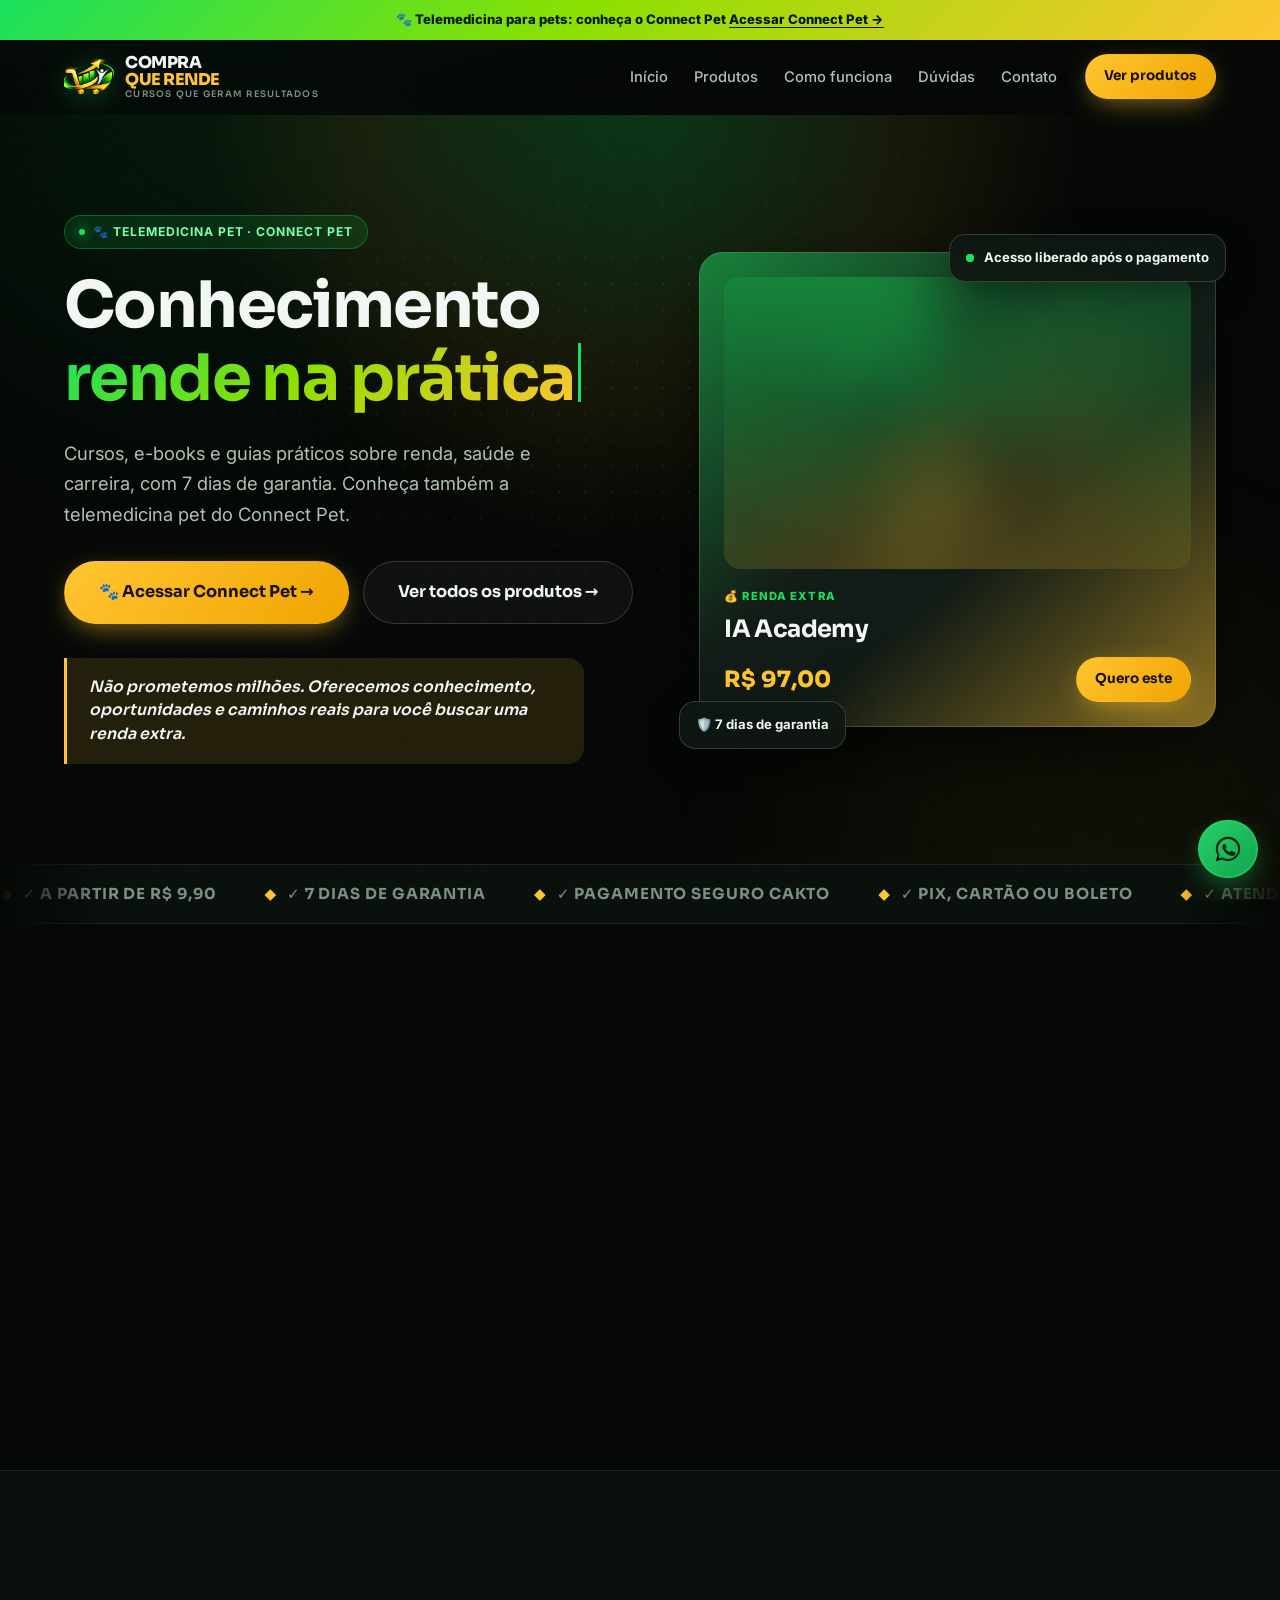
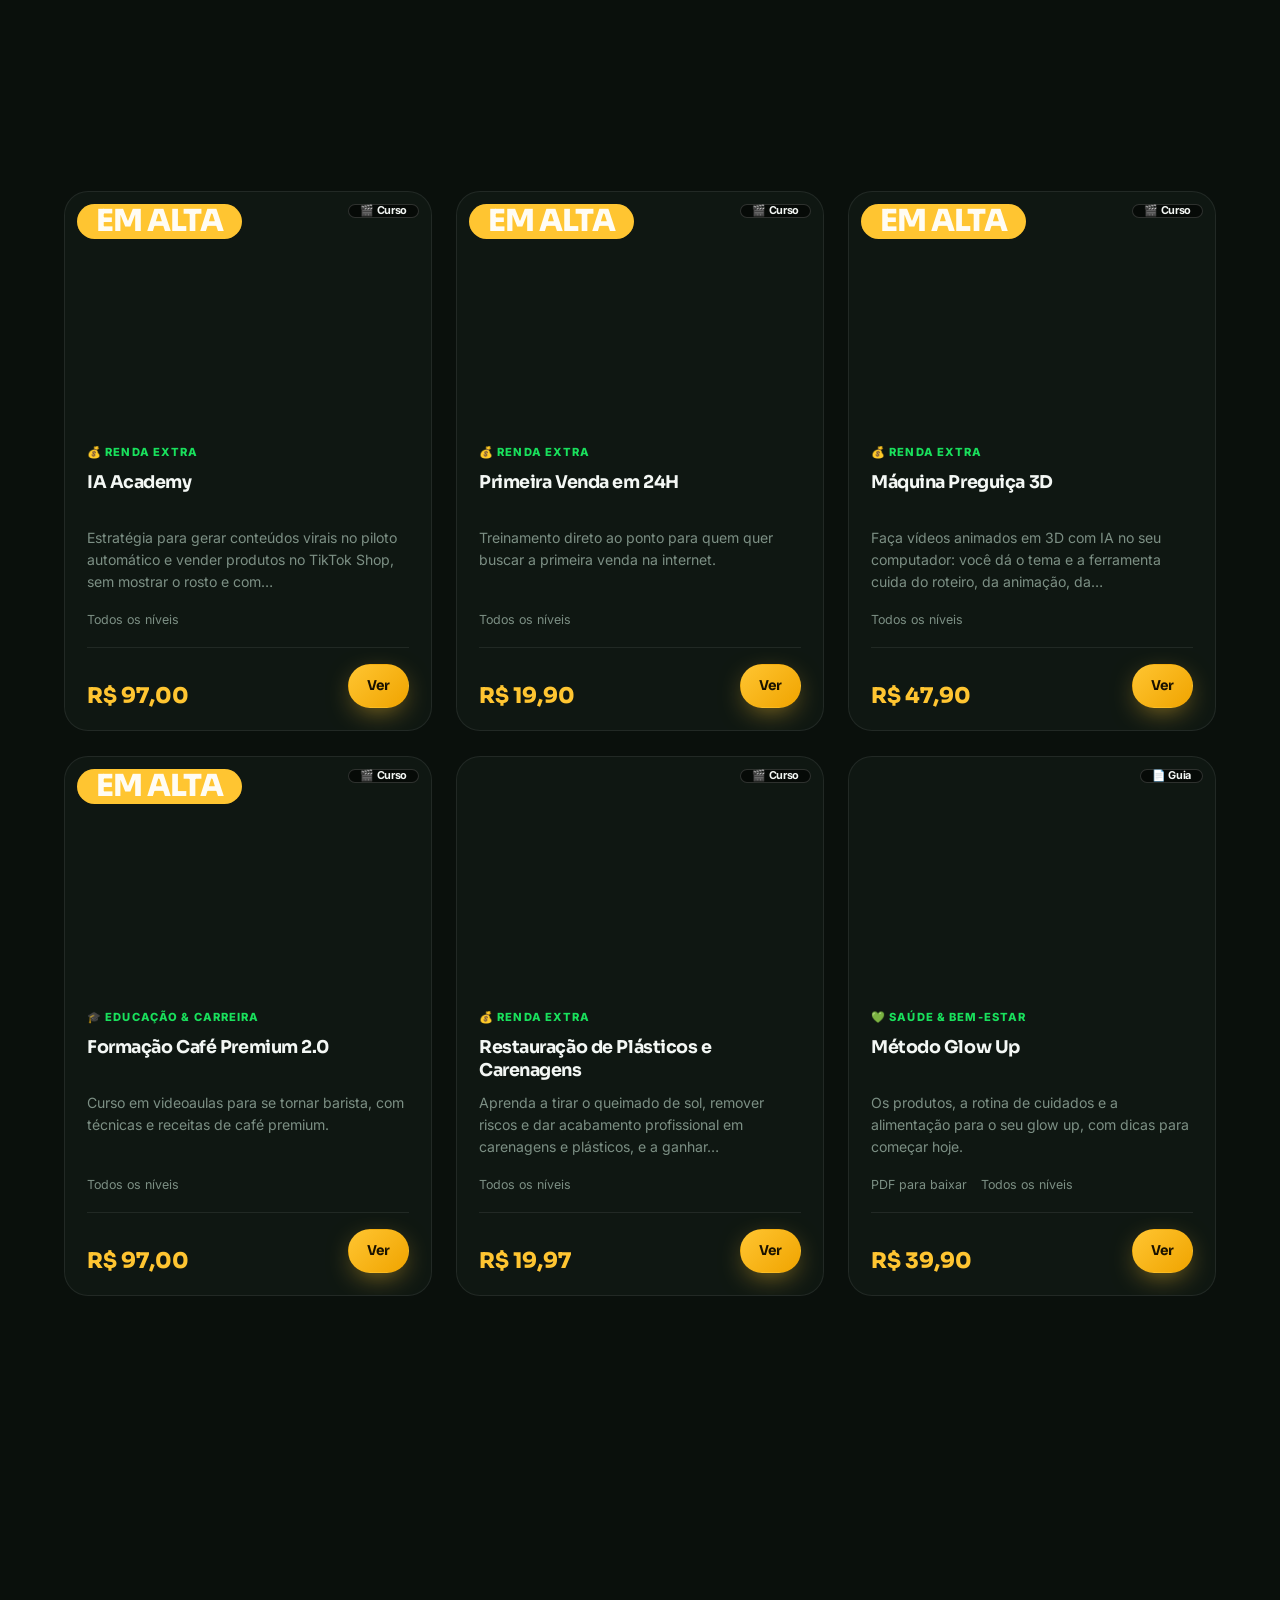
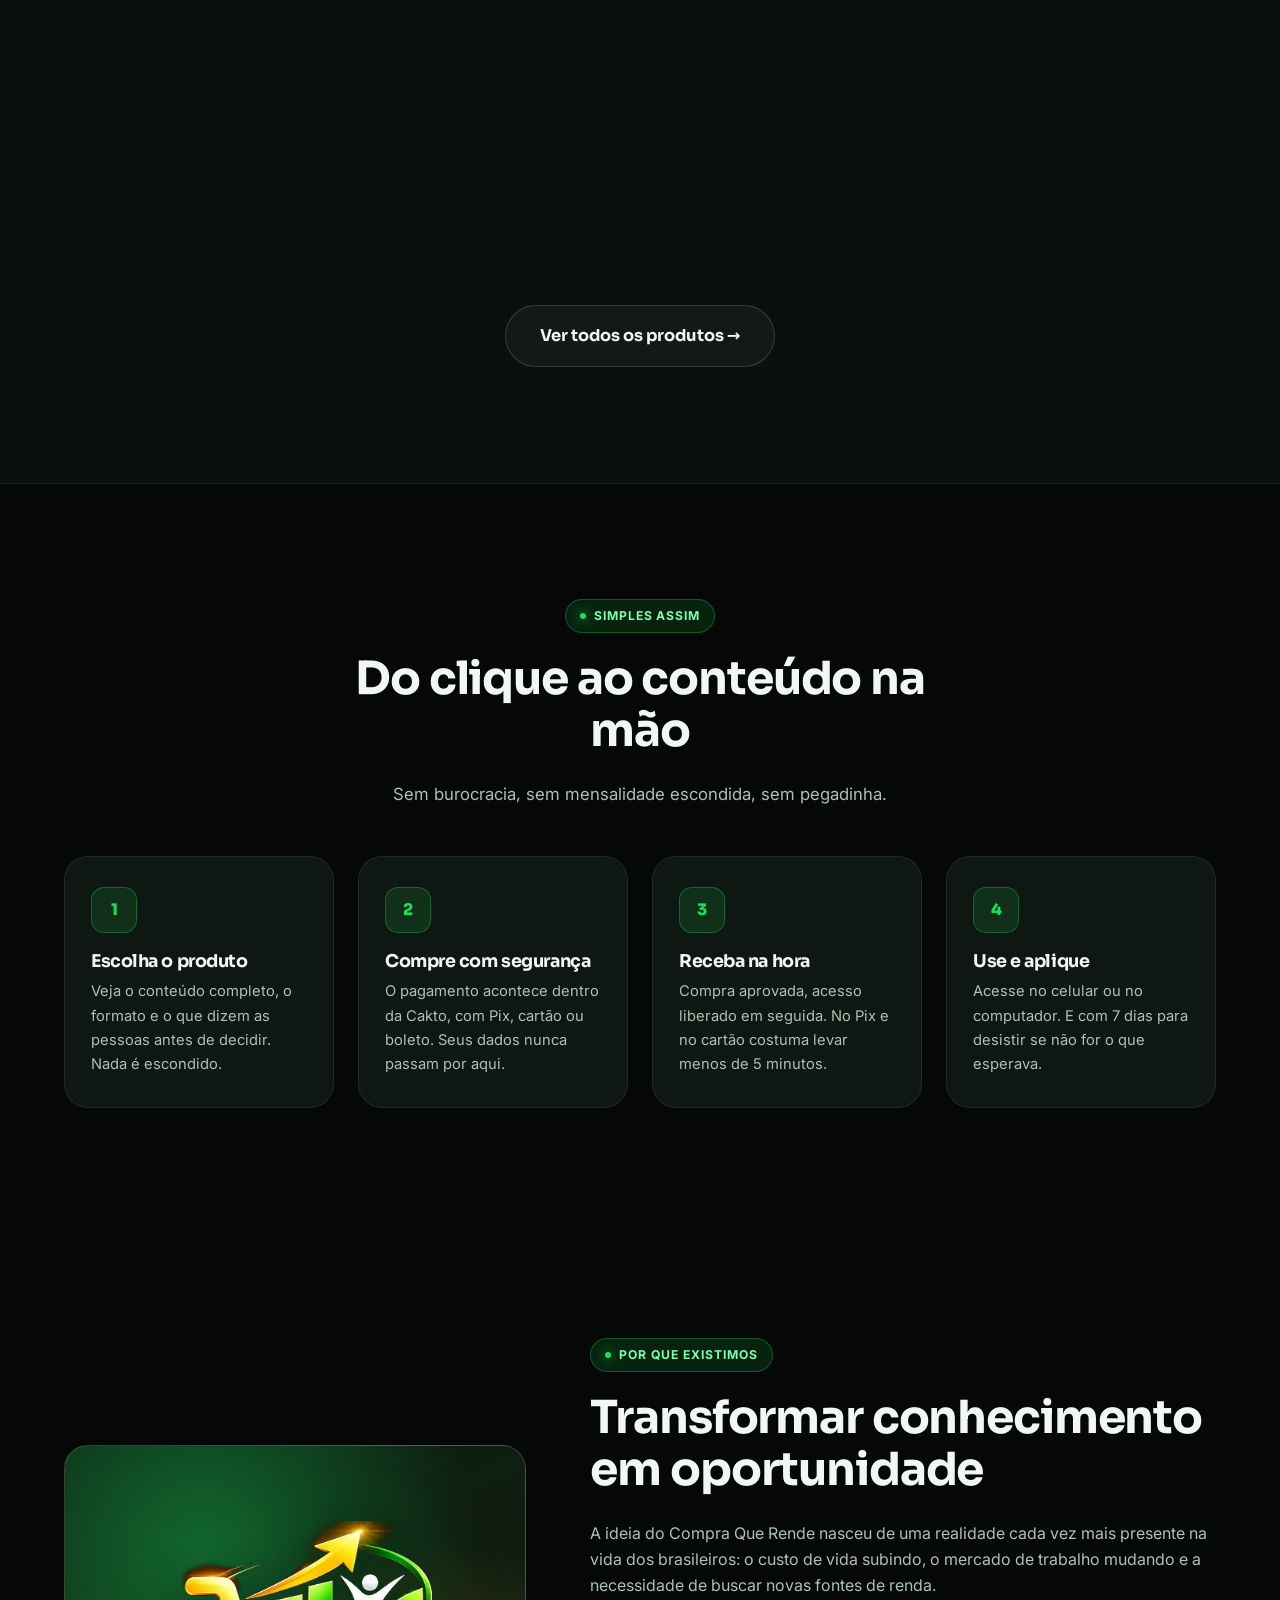
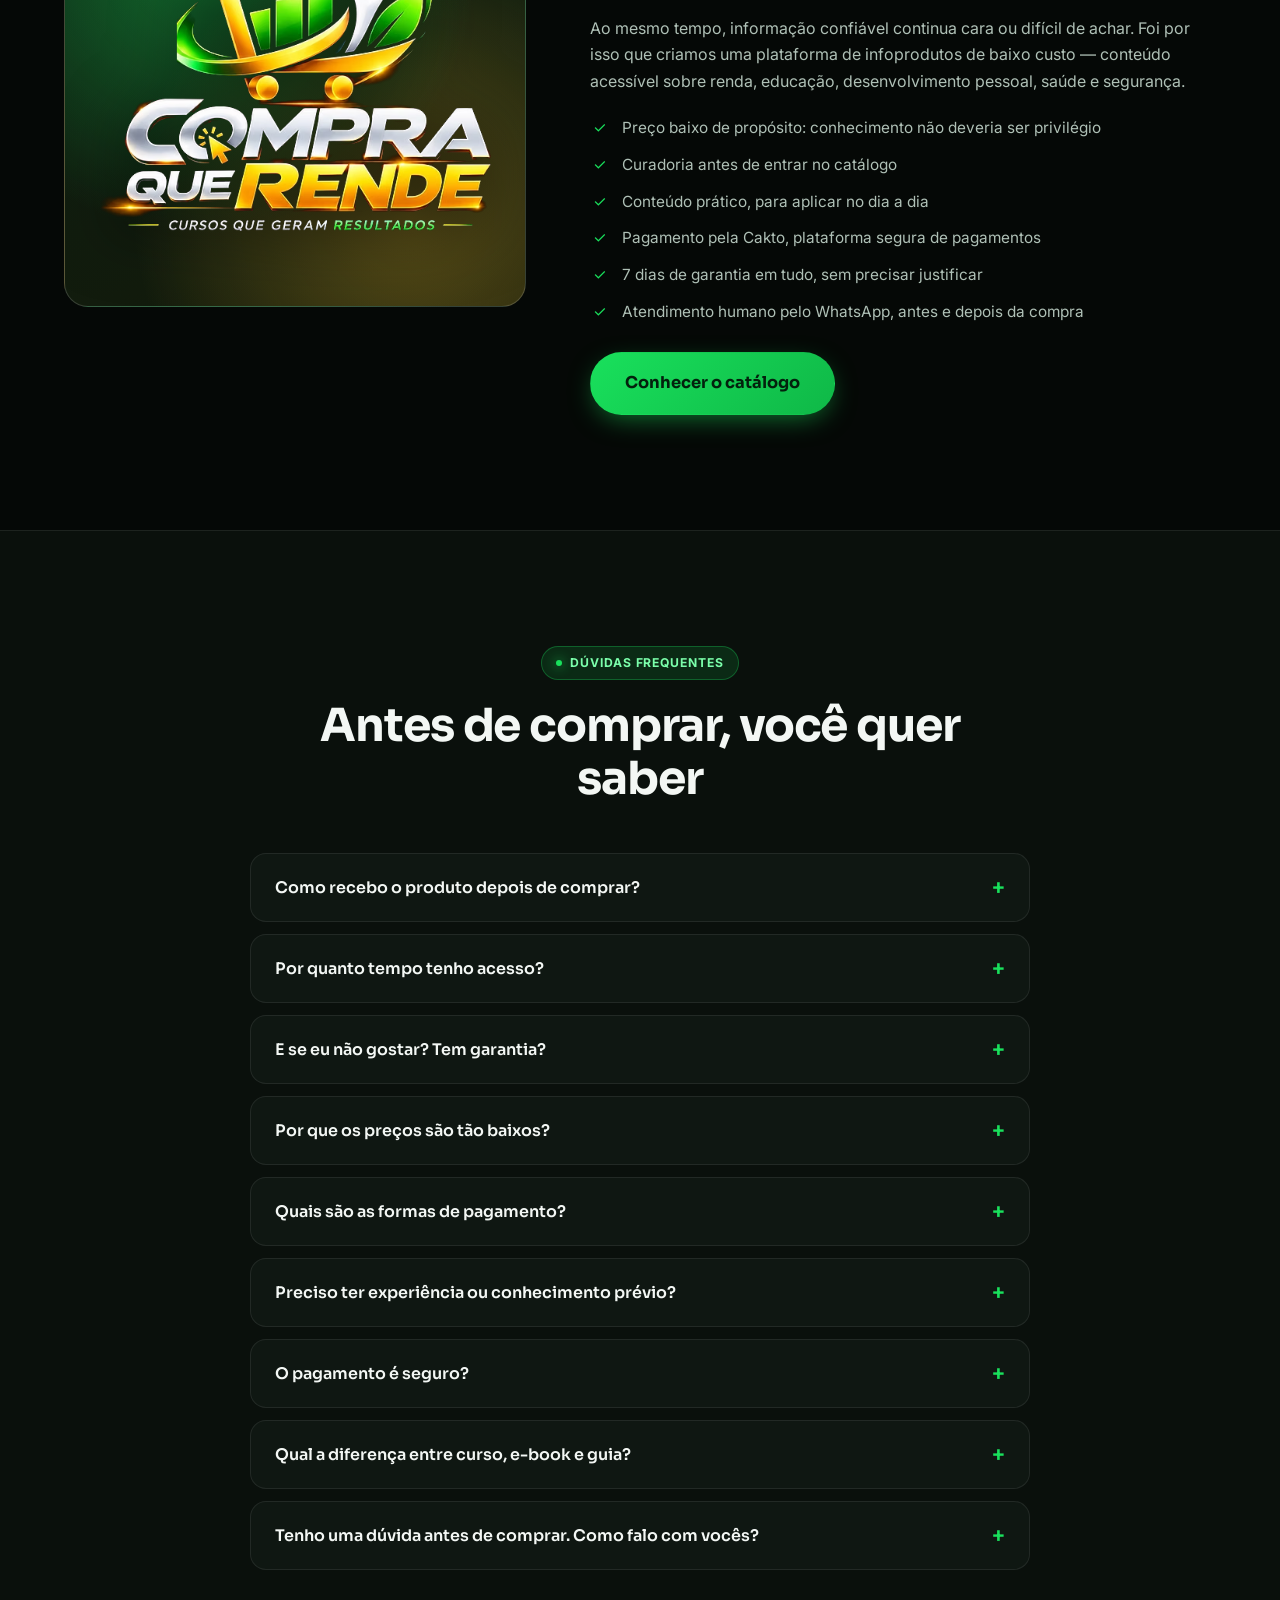
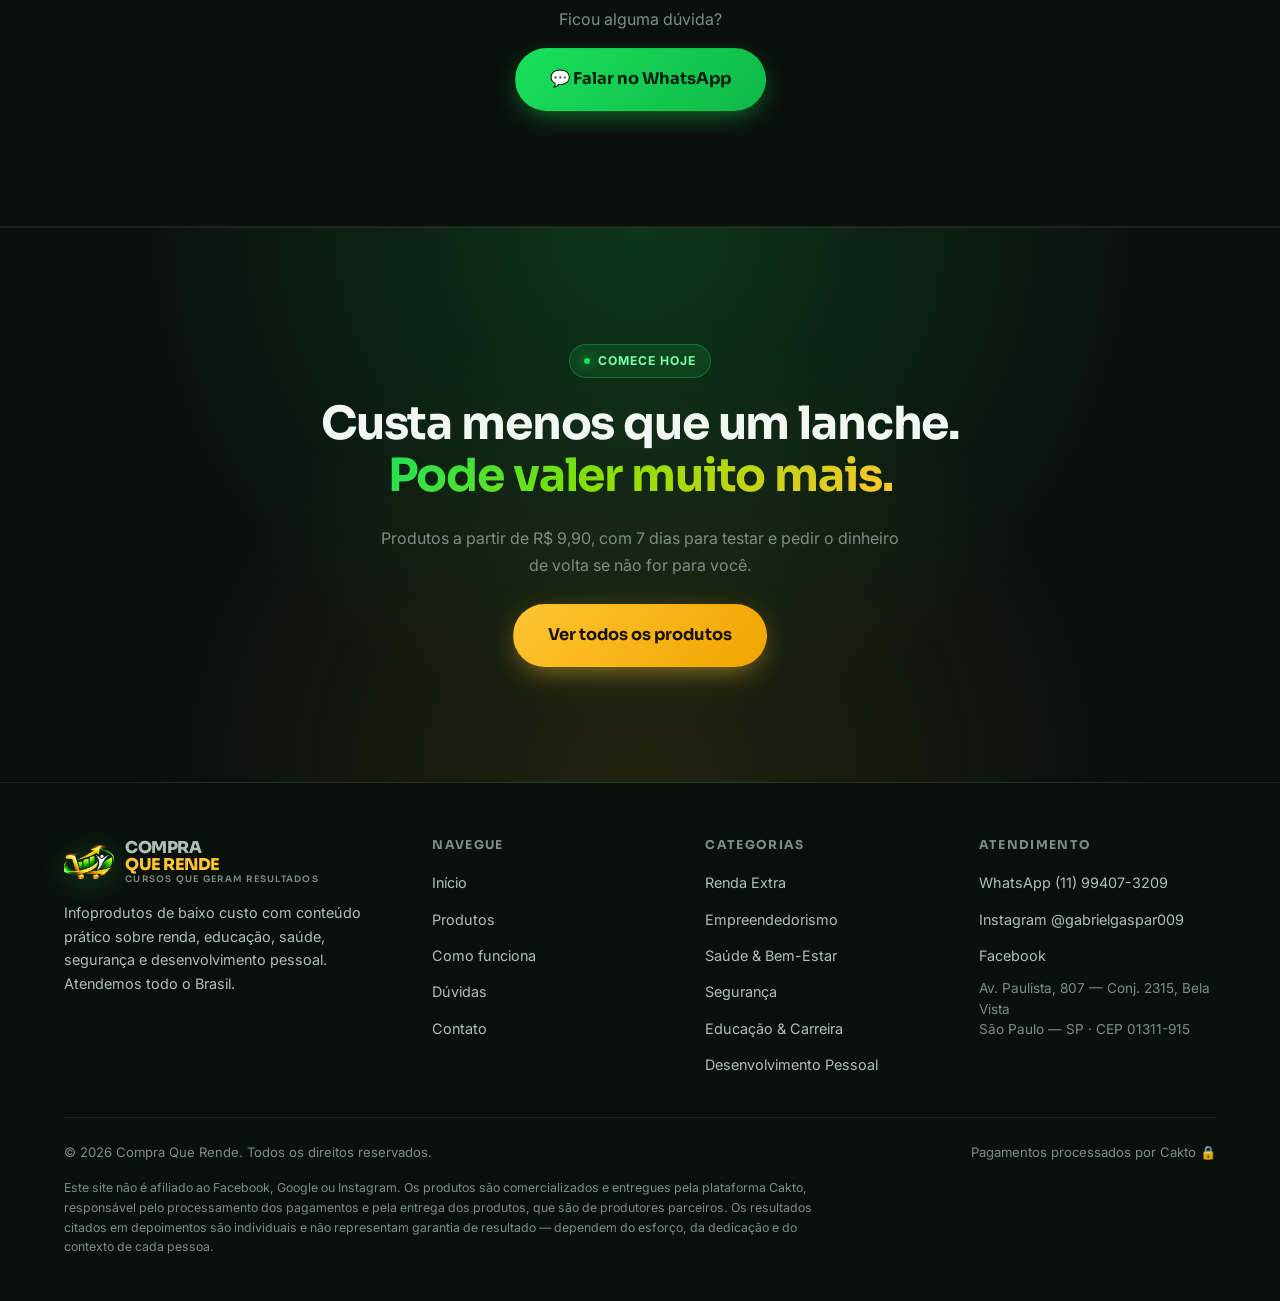
==== commit 9a14b80b: "Remove pilares e categorias duplicadas no celular (pedido do Gabriel) Co-Authored-By: Claude Opus 5." ====
--- a/index.html
+++ b/index.html
@@ -178,9 +178,6 @@
   </div>
 </section>
 
-<!-- ===== Pilares ===== -->
-<section class="pillars" id="pilares"></section>
-
 <!-- ===== Faixa correndo ===== -->
 <div class="marquee" aria-hidden="true" data-cms-sec="marquee.ativo">
   <div class="marquee__track" id="marquee"></div>
@@ -371,7 +368,7 @@
         </ul>
       </div>
 
-      <div>
+      <div class="footer__cats">
         <h4 data-cms="rod.tituloCat">Categorias</h4>
         <ul id="footerCategorias"></ul>
       </div>
@@ -441,14 +438,6 @@
     </div>`;
 })();
 
-/* ---- Pilares ---- */
-document.getElementById('pilares').innerHTML = Site.get('pilares.itens').map((p, i) => `
-  <div class="pillar reveal" data-delay="${i * 80}">
-    <div class="pillar__ico">${esc(p.icone)}</div>
-    <h4>${esc(p.titulo)}</h4>
-    <p>${esc(p.texto)}</p>
-  </div>`).join('');
-
 /* ---- Faixa correndo ---- */
 (function(){
   const html = Site.get('marquee.itens')
--- a/assets/css/style.css
+++ b/assets/css/style.css
@@ -1382,6 +1382,9 @@
   .pillar__ico{ width:34px; height:34px; margin-bottom:6px; font-size:1rem; }
   .pillar h4{ font-size:.74rem; }
   .pillar p{ display:none; }
+  /* Pedido do Gabriel: no celular as categorias apareciam duas vezes
+     (grade do topo e rodapé). Fica só a do topo. */
+  .footer__cats{ display:none; }
   .float-badge{ display:none; }
 }
 
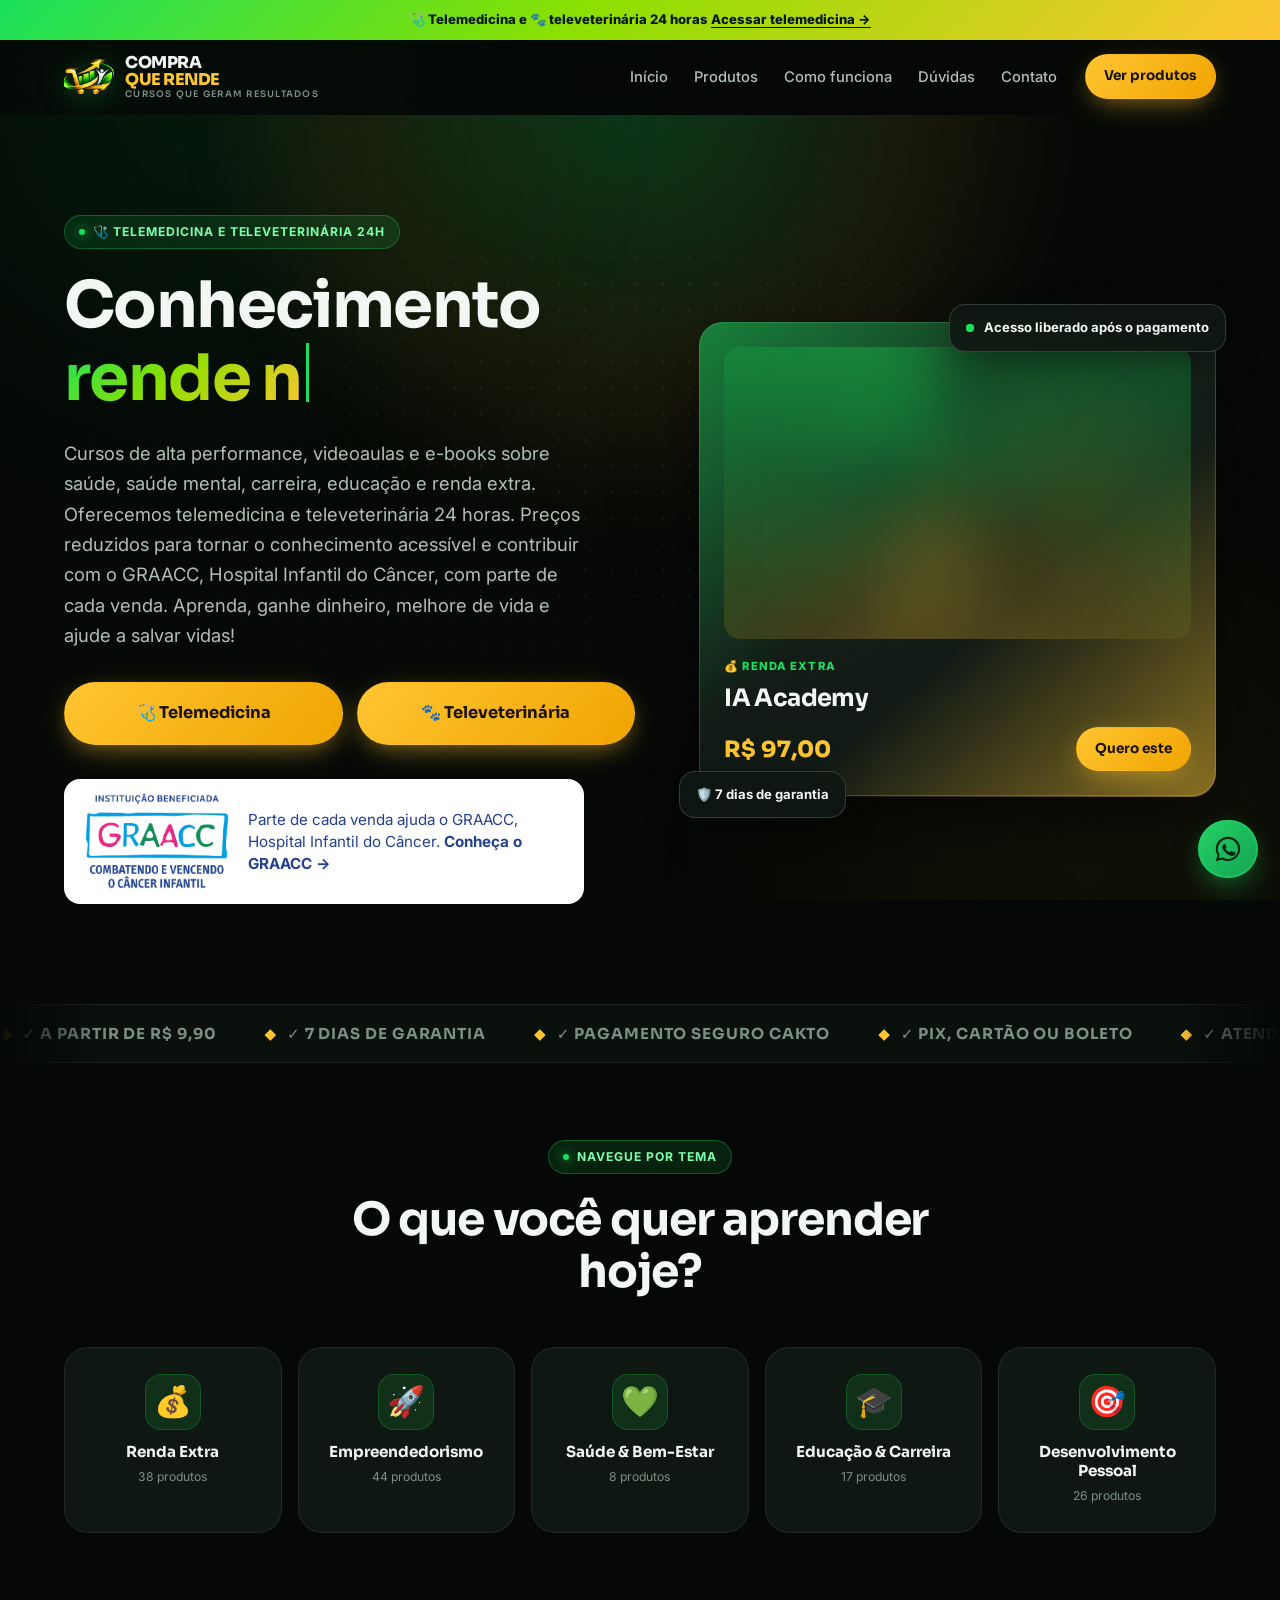
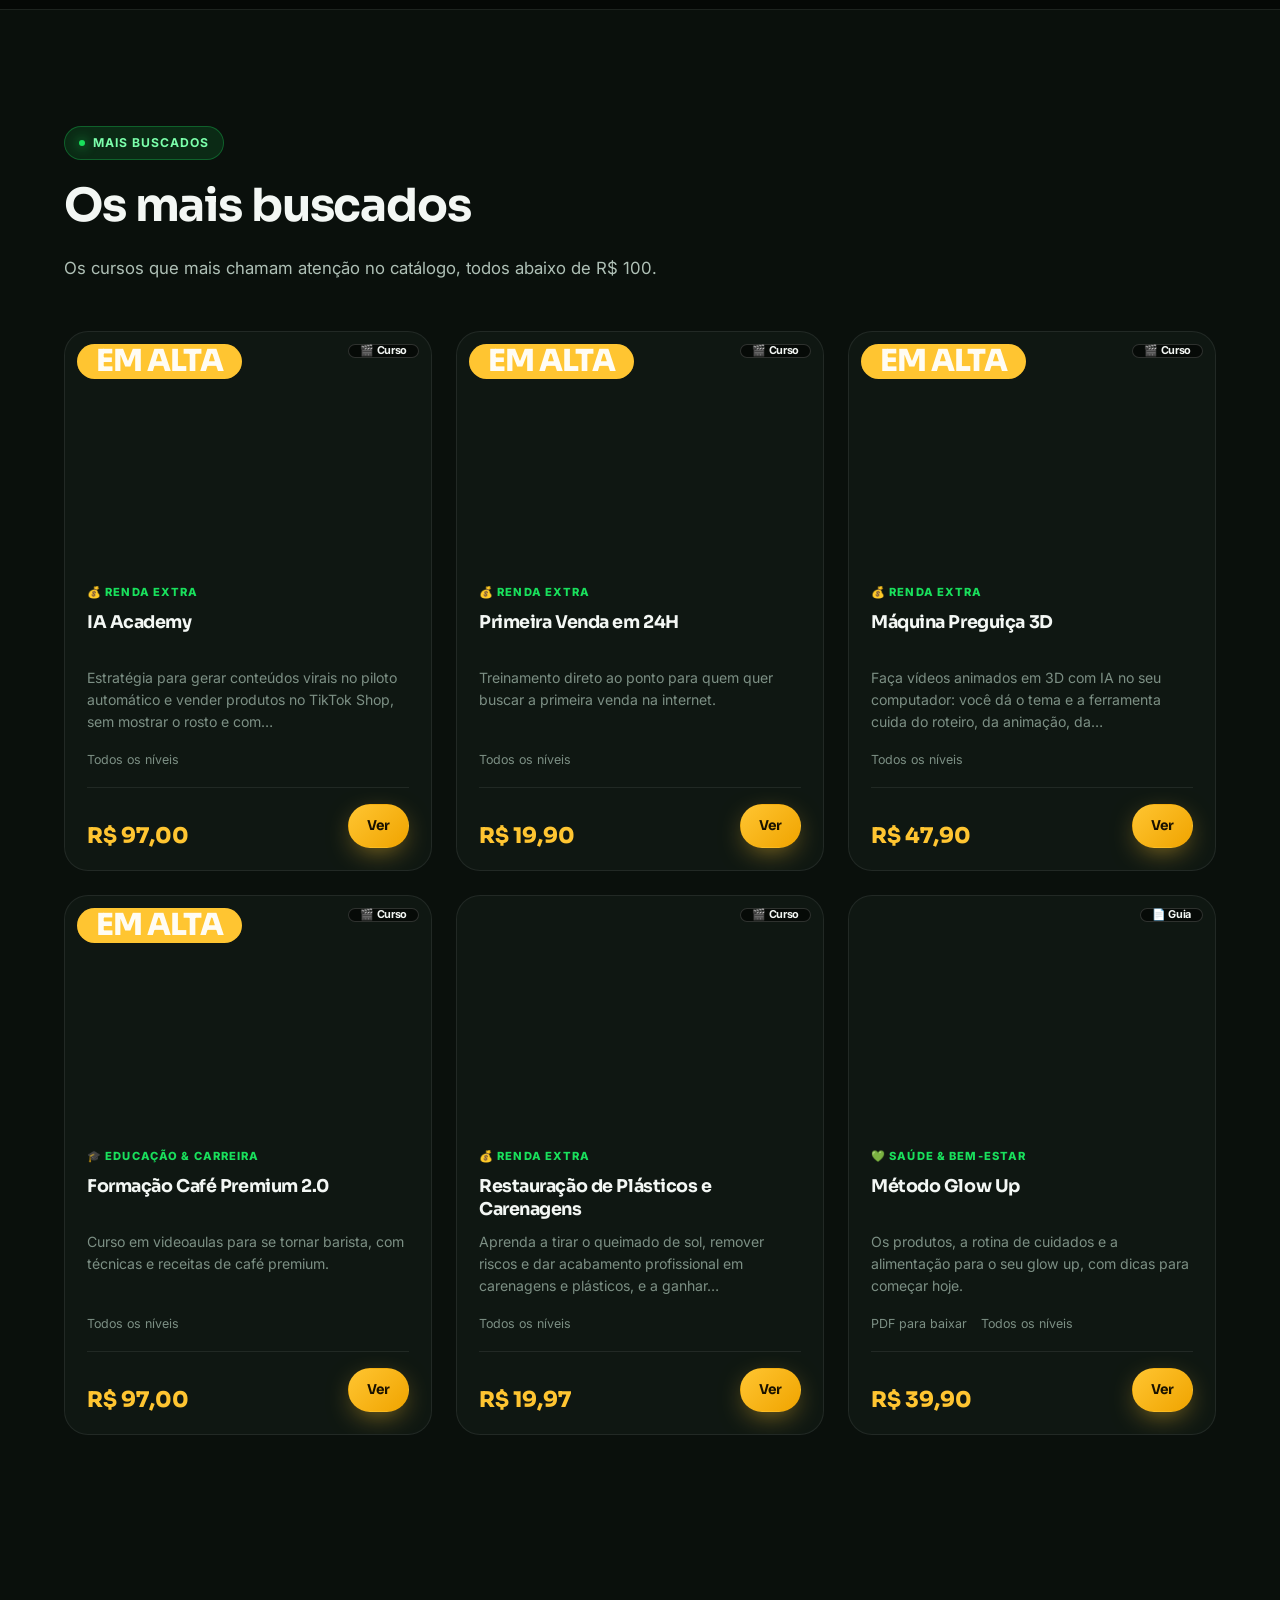
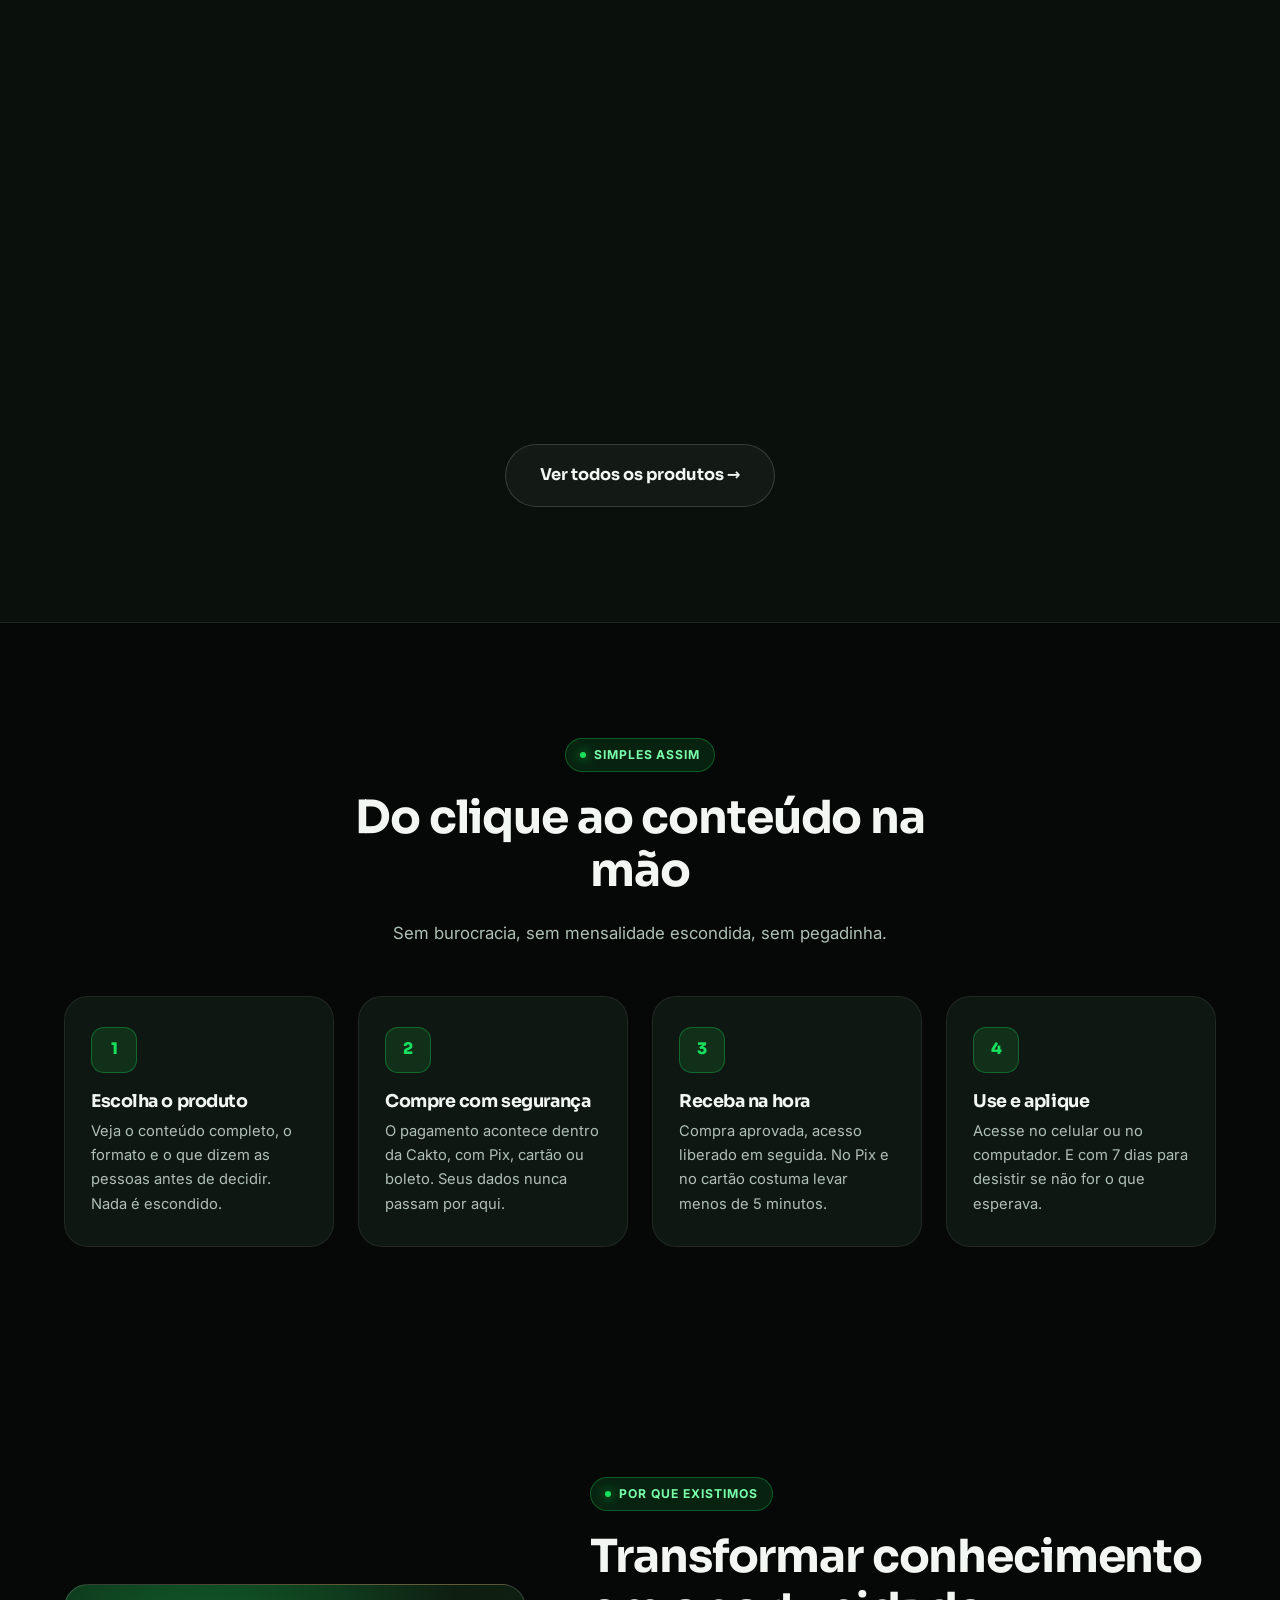
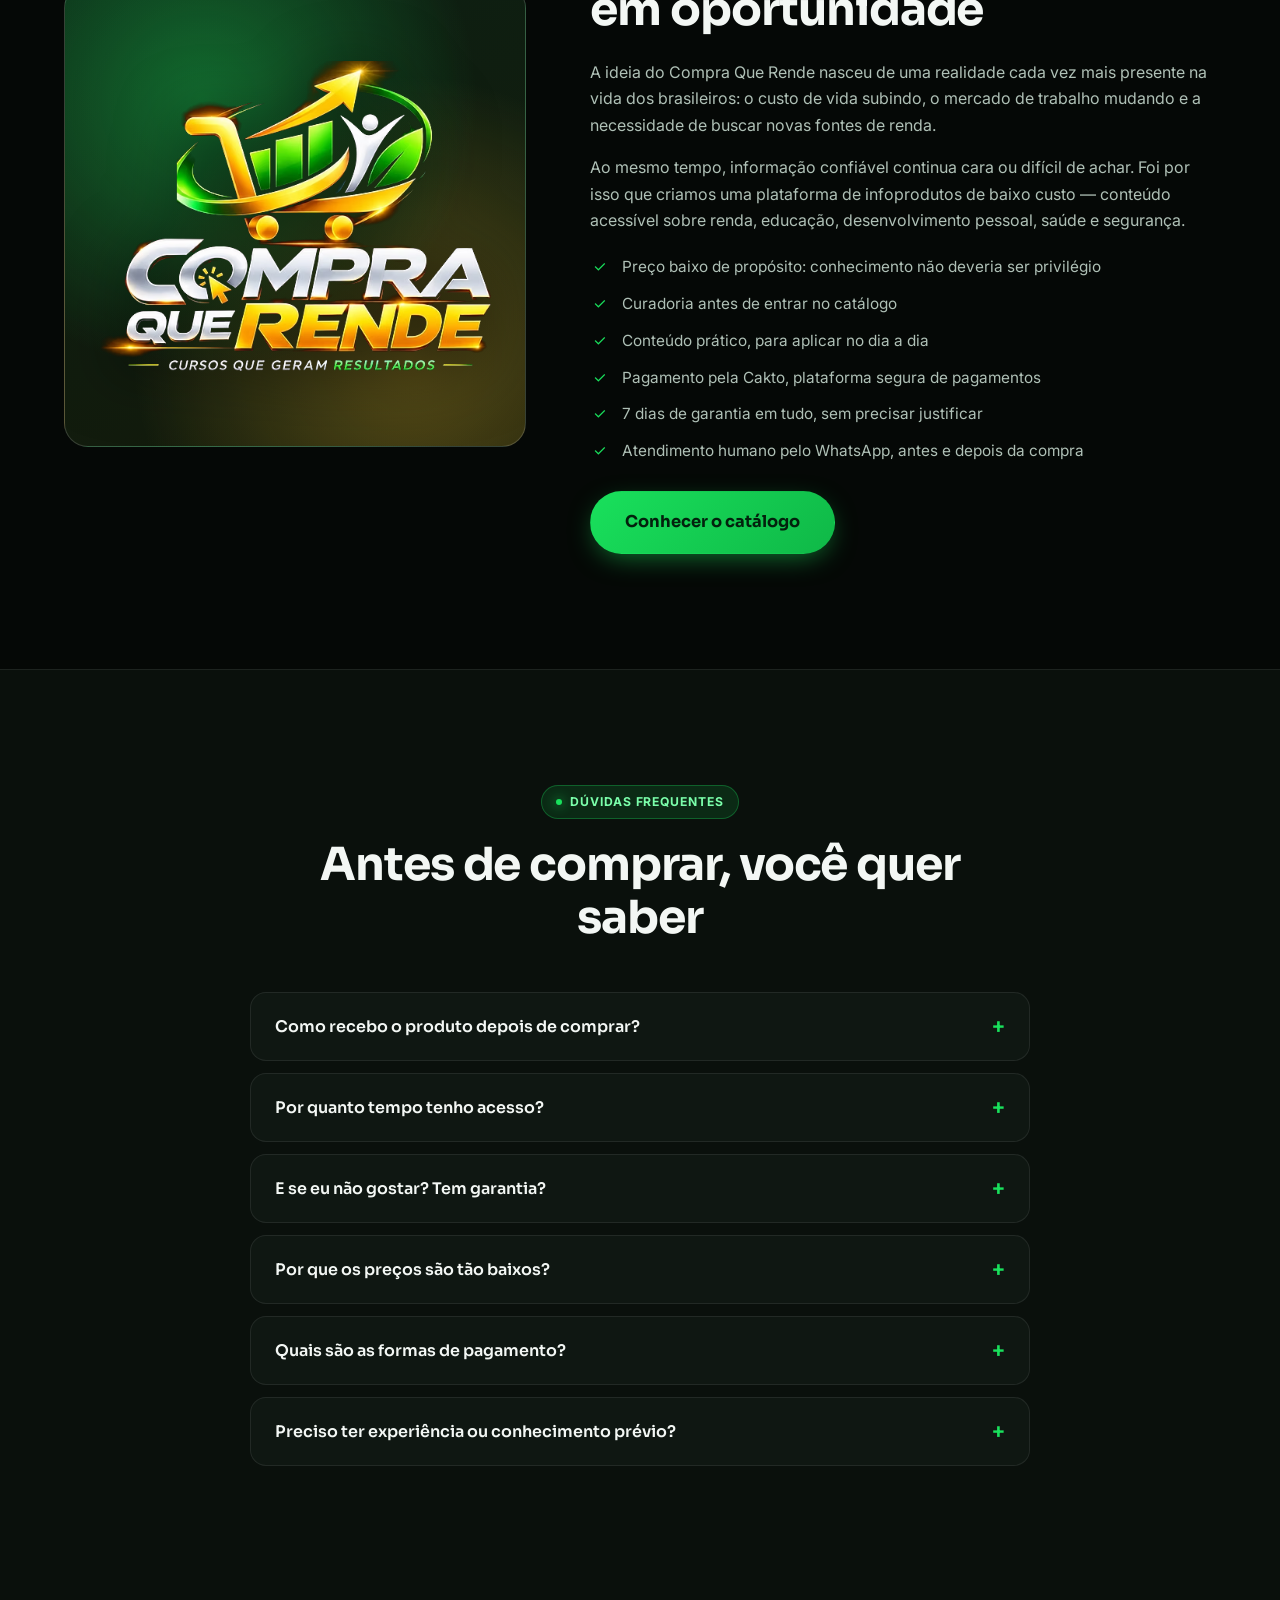
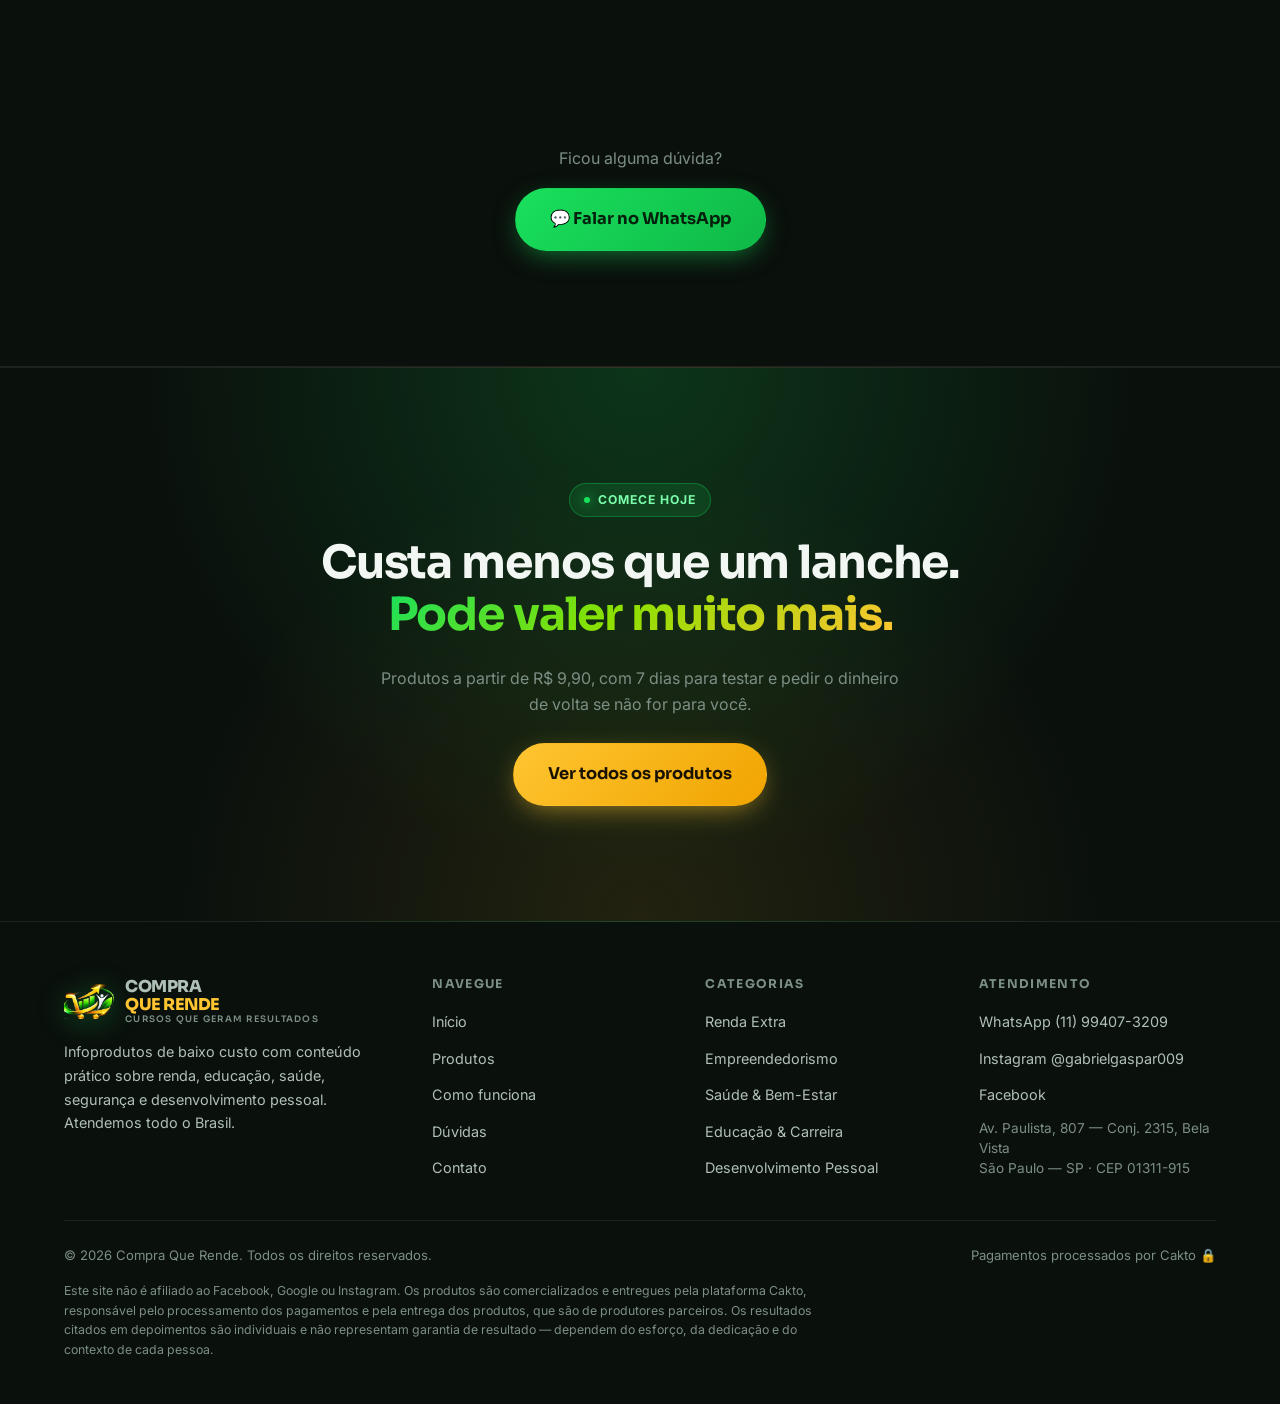
==== commit 543a654d: "Texto 01, telemedicina e televeterinaria lado a lado, logo GRAACC, sem Seguranca, faixa Mais buscado" ====
--- a/index.html
+++ b/index.html
@@ -150,16 +150,18 @@
       </p>
 
       <div class="hero__cta reveal" data-delay="180">
-        <a class="btn btn--buy btn--lg btn--pulse" href="produtos.html"
-           data-cms="hero.btn1Texto" data-cms-href="hero.btn1Link">Ver todos os produtos →</a>
-        <a class="btn btn--ghost btn--lg" href="#como-funciona"
-           data-cms="hero.btn2Texto" data-cms-href="hero.btn2Link">Como funciona</a>
-      </div>
-
-      <blockquote class="promessa reveal" data-delay="220" data-cms="hero.promessa">
-        “Não prometemos milhões. Oferecemos conhecimento, oportunidades e
-        caminhos reais para você buscar uma renda extra.”
-      </blockquote>
+        <!-- Pedido do Gabriel (23/11/2026): telemedicina à esquerda, televeterinária à direita -->
+        <a class="btn btn--buy btn--lg" href="https://connecttelemedicina.com.br" target="_blank" rel="noopener"
+           data-cms="hero.btn1Texto" data-cms-href="hero.btn1Link">🩺 Telemedicina</a>
+        <a class="btn btn--buy btn--lg" href="https://pet.connecttelemedicina.com.br" target="_blank" rel="noopener"
+           data-cms="hero.btn2Texto" data-cms-href="hero.btn2Link">🐾 Televeterinária</a>
+      </div>
+
+      <a class="graacc reveal" data-delay="220" href="https://graacc.org.br/" target="_blank" rel="noopener">
+        <img src="assets/img/graacc.png" width="803" height="538"
+             alt="GRAACC, instituição beneficiada: combatendo e vencendo o câncer infantil">
+        <span>Parte de cada venda ajuda o GRAACC, Hospital Infantil do Câncer. <b>Conheça o GRAACC →</b></span>
+      </a>
     </div>
 
     <div class="hero__visual reveal-zoom" data-delay="200">
--- a/assets/css/style.css
+++ b/assets/css/style.css
@@ -383,6 +383,24 @@
   line-height:1.5; color:var(--text);
   max-width:520px;
 }
+
+/* ---------- Selo do GRAACC no hero (logo é colorido: precisa de fundo branco) ---------- */
+.graacc{
+  display:flex; align-items:center; gap:16px; flex-wrap:wrap;
+  max-width:520px; padding:12px 18px;
+  background:#fff; border-radius:var(--r);
+  color:#22408F; font-size:.95rem; line-height:1.45; text-decoration:none;
+}
+.graacc img{ width:150px; height:auto; flex:none; }
+/* Telemedicina e televeterinária sempre lado a lado, também no celular */
+.hero__cta{ flex-wrap:nowrap; }
+.hero__cta .btn{ flex:1 1 0; min-width:0; justify-content:center; text-align:center; }
+@media (max-width:480px){
+  .hero__cta{ gap:10px; }
+  .hero__cta .btn{ padding:14px 8px; font-size:.9rem; white-space:nowrap; }
+}
+.graacc span{ flex:1 1 200px; }
+.graacc:hover b, .graacc:focus-visible b{ text-decoration:underline; }
 
 /* ---------- Grade de categorias (navegação marketplace) ---------- */
 .cat-grid{
